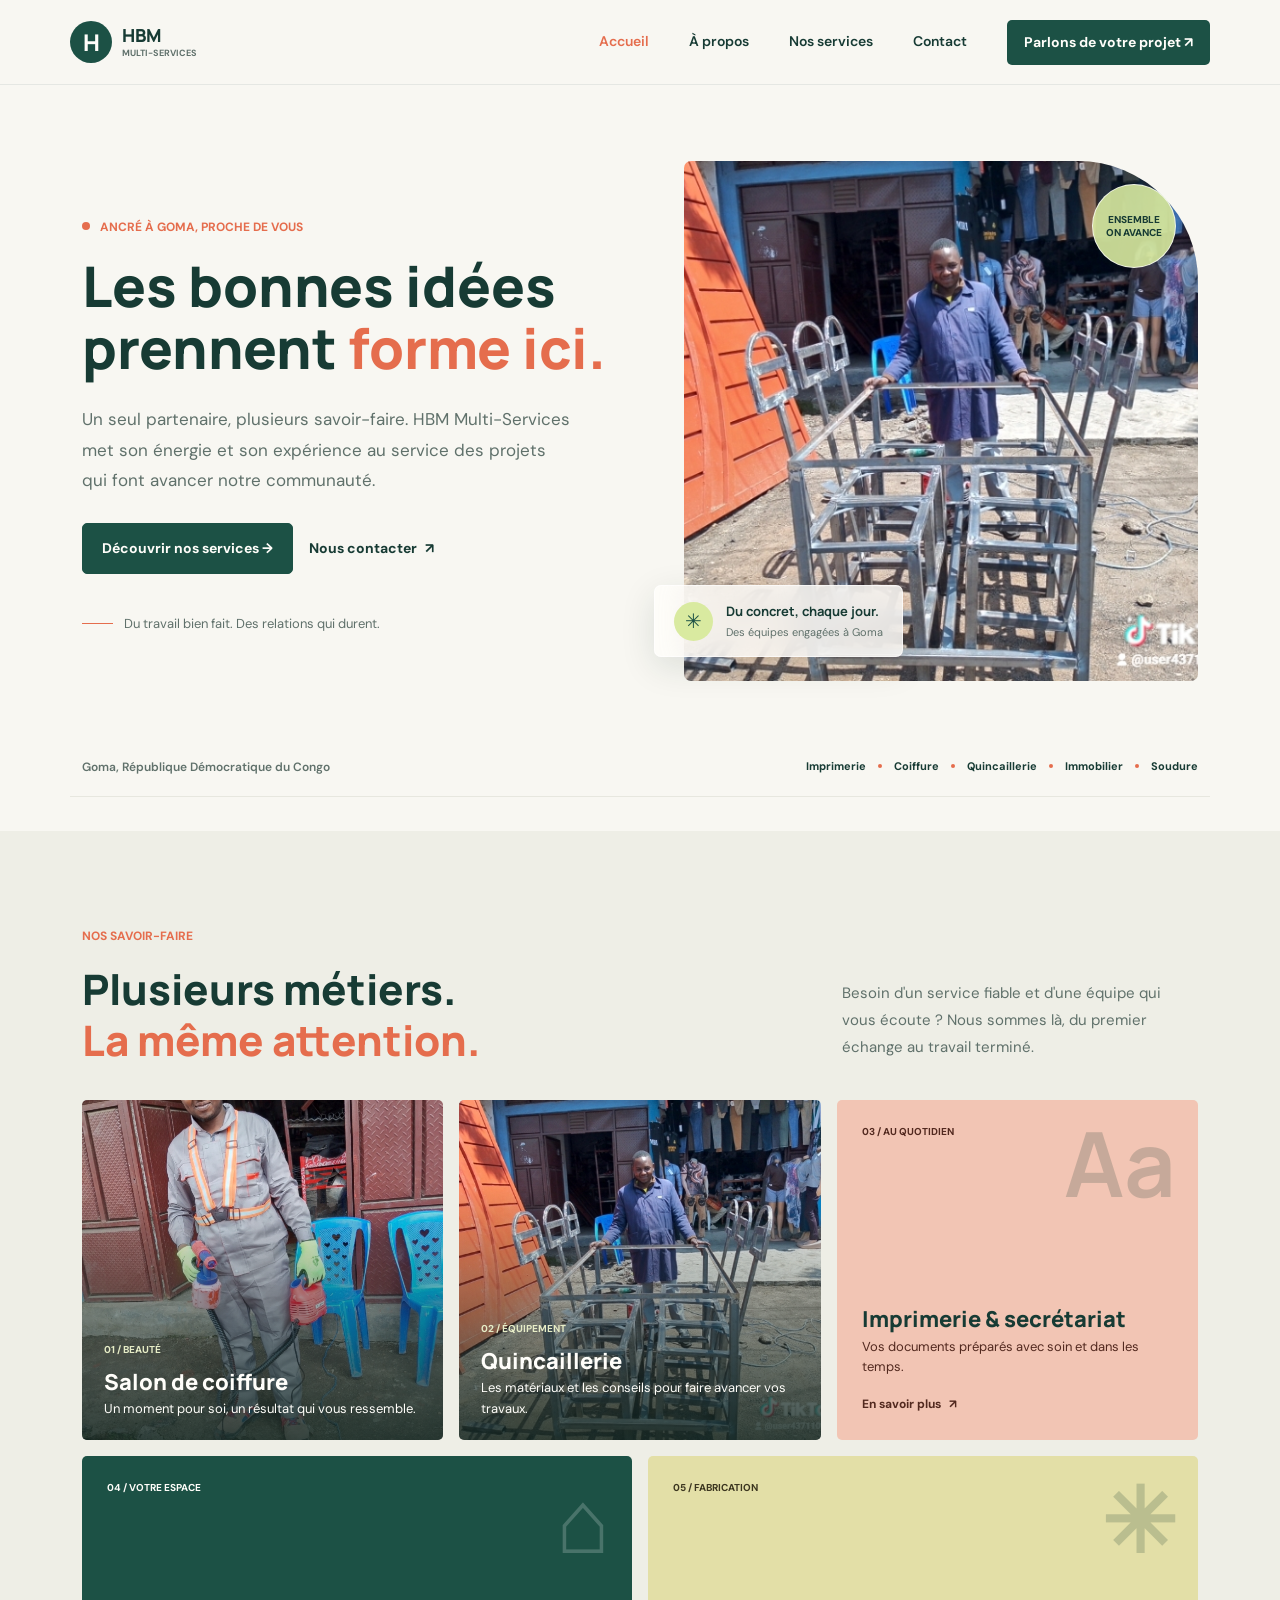
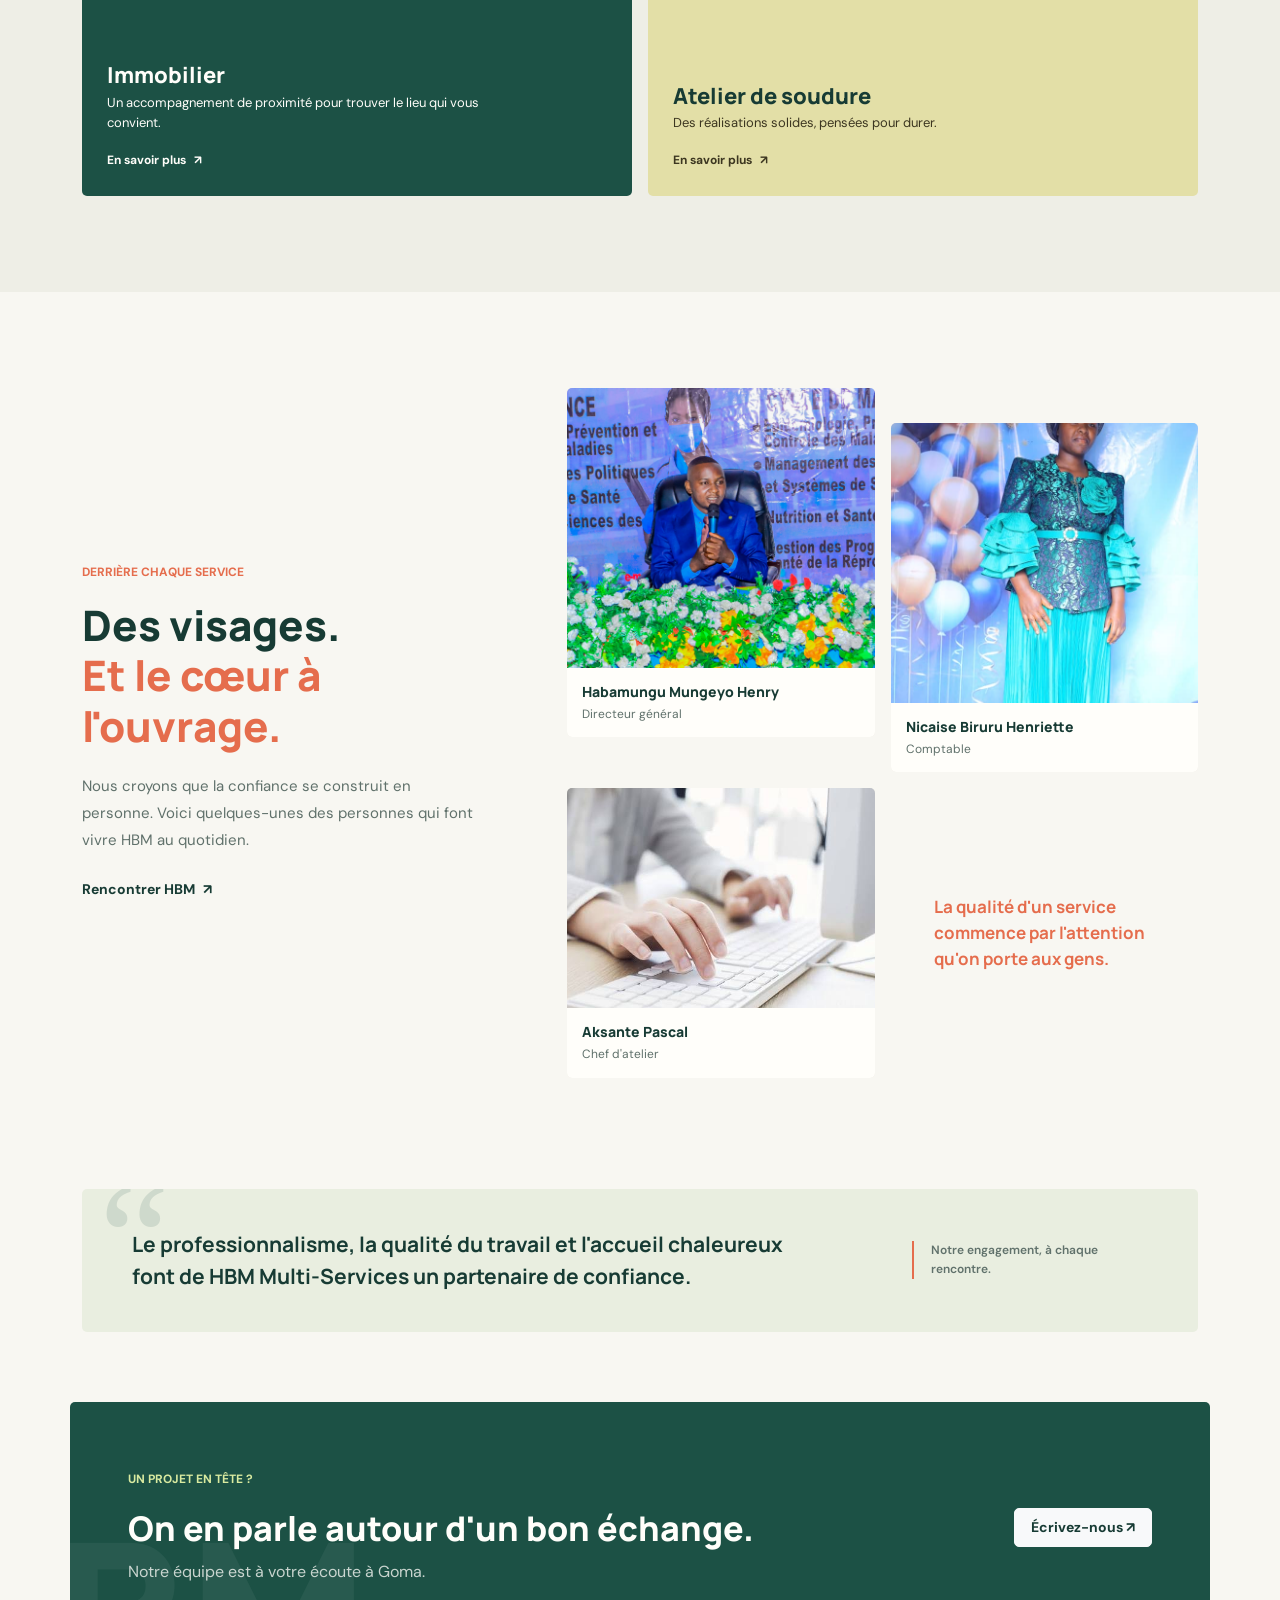
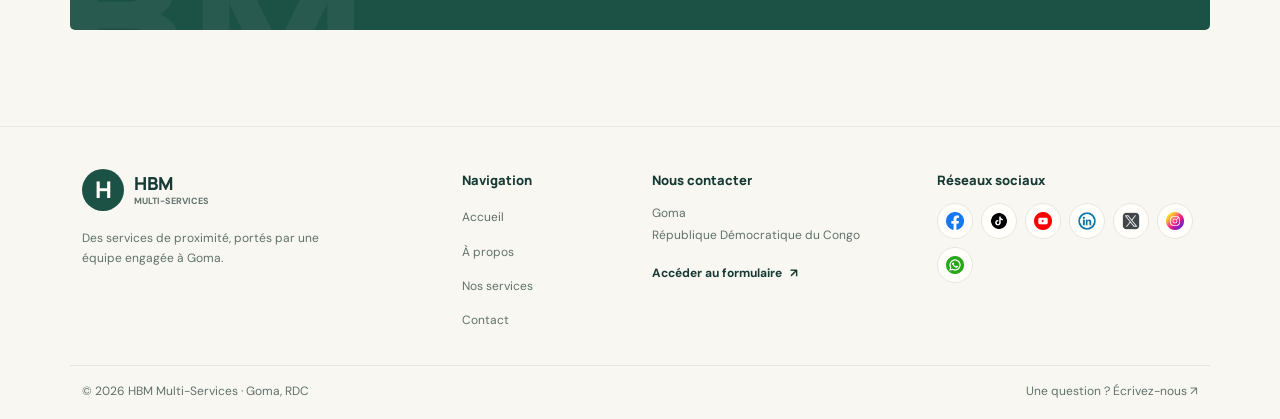
==== index.html @ 684fd0ff "Refactor index.html structure and add landing.css for improved styling and layout" ====
<!DOCTYPE html>
<html lang="fr">
<head>
    <meta charset="UTF-8">
    <meta name="viewport" content="width=device-width, initial-scale=1.0">
    <meta name="description" content="HBM Multi-Services vous accompagne à Goma avec des services de proximité, de l'imprimerie à la quincaillerie.">
    <title>HBM Multi-Services | Goma</title>
    <link rel="preconnect" href="https://fonts.googleapis.com">
    <link rel="preconnect" href="https://fonts.gstatic.com" crossorigin>
    <link href="https://fonts.googleapis.com/css2?family=DM+Sans:wght@400;500;600;700&family=Manrope:wght@500;600;700;800&display=swap" rel="stylesheet">
    <link rel="stylesheet" href="assets/bootstrap/css/bootstrap.min.css">
    <link rel="stylesheet" href="assets/css/landing.css">
</head>
<body>
    <header class="site-header">
        <nav class="navbar navbar-expand-lg container py-3" aria-label="Navigation principale">
            <a class="navbar-brand brand-mark" href="index.html" aria-label="HBM Multi-Services, accueil">
                <span class="brand-symbol">H</span>
                <span>HBM <small>MULTI-SERVICES</small></span>
            </a>
            <button class="navbar-toggler" type="button" data-bs-toggle="collapse" data-bs-target="#mainNavigation" aria-controls="mainNavigation" aria-expanded="false" aria-label="Ouvrir le menu">
                <span class="navbar-toggler-icon"></span>
            </button>
            <div class="collapse navbar-collapse" id="mainNavigation">
                <ul class="navbar-nav ms-auto align-items-lg-center gap-lg-4">
                    <li class="nav-item"><a class="nav-link active" aria-current="page" href="index.html">Accueil</a></li>
                    <li class="nav-item"><a class="nav-link" href="a-propos.html">À propos</a></li>
                    <li class="nav-item"><a class="nav-link" href="services.html">Nos services</a></li>
                    <li class="nav-item"><a class="nav-link" href="nos%20contact.html">Contact</a></li>
                    <li class="nav-item"><a class="btn btn-nav ms-lg-2" href="nos%20contact.html">Parlons de votre projet <span aria-hidden="true">↗</span></a></li>
                </ul>
            </div>
        </nav>
    </header>

    <main>
        <section class="hero container" aria-labelledby="hero-title">
            <div class="row align-items-center g-5">
                <div class="col-lg-6 hero-copy">
                    <p class="eyebrow"><span class="eyebrow-dot"></span> Ancré à Goma, proche de vous</p>
                    <h1 id="hero-title">Les bonnes idées<br>prennent <span>forme ici.</span></h1>
                    <p class="hero-intro">Un seul partenaire, plusieurs savoir-faire. HBM Multi-Services met son énergie et son expérience au service des projets qui font avancer notre communauté.</p>
                    <div class="d-flex flex-wrap align-items-center gap-3 hero-actions">
                        <a class="btn btn-primary btn-lg" href="services.html">Découvrir nos services <span aria-hidden="true">→</span></a>
                        <a class="text-link" href="nos%20contact.html">Nous contacter <span aria-hidden="true">↗</span></a>
                    </div>
                    <div class="hero-note"><span class="note-line"></span><span>Du travail bien fait. Des relations qui durent.</span></div>
                </div>
                <div class="col-lg-6 hero-visual-wrap">
                    <div class="hero-visual">
                        <img class="hero-image" src="assets/images/quincaillerie.jpeg" alt="Un membre de l'équipe HBM dans son atelier à Goma">
                        <div class="glass-note">
                            <span class="glass-icon" aria-hidden="true">✳</span>
                            <div><strong>Du concret, chaque jour.</strong><span>Des équipes engagées à Goma</span></div>
                        </div>
                        <span class="hero-stamp">ENSEMBLE<br>ON AVANCE</span>
                    </div>
                </div>
            </div>
            <div class="hero-bottom row align-items-center mt-5 pt-4">
                <div class="col-md-5"><span class="hero-location">Goma, République Démocratique du Congo</span></div>
                <div class="col-md-7"><div class="service-ribbon"><span>Imprimerie</span><i></i><span>Coiffure</span><i></i><span>Quincaillerie</span><i></i><span>Immobilier</span><i></i><span>Soudure</span></div></div>
            </div>
        </section>

        <section class="services-section section-pad" id="services" aria-labelledby="services-title">
            <div class="container">
                <div class="row align-items-end section-heading gy-3">
                    <div class="col-lg-7">
                        <p class="eyebrow">Nos savoir-faire</p>
                        <h2 id="services-title">Plusieurs métiers.<br><span>La même attention.</span></h2>
                    </div>
                    <div class="col-lg-4 offset-lg-1"><p>Besoin d'un service fiable et d'une équipe qui vous écoute ? Nous sommes là, du premier échange au travail terminé.</p></div>
                </div>
                <div class="row g-3 service-grid">
                    <div class="col-md-6 col-lg-4">
                        <article class="service-card service-card-photo">
                            <img src="assets/images/salon.jpeg" alt="Notre salon de coiffure à Goma" loading="lazy">
                            <div class="service-card-content"><span class="service-number">01 / BEAUTÉ</span><h3>Salon de coiffure</h3><p>Un moment pour soi, un résultat qui vous ressemble.</p></div>
                        </article>
                    </div>
                    <div class="col-md-6 col-lg-4">
                        <article class="service-card service-card-photo">
                            <img src="assets/images/quincaillerie.jpeg" alt="Notre équipe au travail à la quincaillerie" loading="lazy">
                            <div class="service-card-content"><span class="service-number">02 / ÉQUIPEMENT</span><h3>Quincaillerie</h3><p>Les matériaux et les conseils pour faire avancer vos travaux.</p></div>
                        </article>
                    </div>
                    <div class="col-md-6 col-lg-4">
                        <article class="service-card service-card-text service-coral">
                            <span class="service-number">03 / AU QUOTIDIEN</span><span class="service-symbol" aria-hidden="true">Aa</span><h3>Imprimerie & secrétariat</h3><p>Vos documents préparés avec soin et dans les temps.</p><a href="services.html" aria-label="En savoir plus sur l'imprimerie et le secrétariat">En savoir plus <span aria-hidden="true">↗</span></a>
                        </article>
                    </div>
                    <div class="col-md-6 col-lg-6">
                        <article class="service-card service-card-text service-green">
                            <span class="service-number">04 / VOTRE ESPACE</span><span class="service-symbol" aria-hidden="true">⌂</span><h3>Immobilier</h3><p>Un accompagnement de proximité pour trouver le lieu qui vous convient.</p><a href="services.html" aria-label="En savoir plus sur l'immobilier">En savoir plus <span aria-hidden="true">↗</span></a>
                        </article>
                    </div>
                    <div class="col-md-6 col-lg-6">
                        <article class="service-card service-card-text service-yellow">
                            <span class="service-number">05 / FABRICATION</span><span class="service-symbol" aria-hidden="true">✳</span><h3>Atelier de soudure</h3><p>Des réalisations solides, pensées pour durer.</p><a href="services.html" aria-label="En savoir plus sur l'atelier de soudure">En savoir plus <span aria-hidden="true">↗</span></a>
                        </article>
                    </div>
                </div>
            </div>
        </section>

        <section class="team-section section-pad" aria-labelledby="team-title">
            <div class="container">
                <div class="row align-items-center g-5">
                    <div class="col-lg-5 team-intro">
                        <p class="eyebrow">Derrière chaque service</p>
                        <h2 id="team-title">Des visages.<br><span>Et le cœur à l'ouvrage.</span></h2>
                        <p>Nous croyons que la confiance se construit en personne. Voici quelques-unes des personnes qui font vivre HBM au quotidien.</p>
                        <a class="text-link" href="a-propos.html">Rencontrer HBM <span aria-hidden="true">↗</span></a>
                    </div>
                    <div class="col-lg-7">
                        <div class="row g-3 team-grid">
                            <div class="col-sm-6">
                                <article class="team-member">
                                    <img src="assets/images/habamungu.JPG" alt="Habamungu Mungeyo Henry" loading="lazy">
                                    <div class="team-caption"><h3>Habamungu Mungeyo Henry</h3><p>Directeur général</p></div>
                                </article>
                            </div>
                            <div class="col-sm-6 team-offset">
                                <article class="team-member">
                                    <img src="assets/images/nicaise.jpeg" alt="Nicaise Biruru Henriette" loading="lazy">
                                    <div class="team-caption"><h3>Nicaise Biruru Henriette</h3><p>Comptable</p></div>
                                </article>
                            </div>
                            <div class="col-sm-6">
                                <article class="team-member team-member-small">
                                    <img src="assets/images/images.jpg" alt="Aksante Pascal, chef d'atelier" loading="lazy">
                                    <div class="team-caption"><h3>Aksante Pascal</h3><p>Chef d'atelier</p></div>
                                </article>
                            </div>
                            <div class="col-sm-6 d-flex align-items-center">
                                <p class="team-signoff">La qualité d'un service commence par l'attention qu'on porte aux gens.</p>
                            </div>
                        </div>
                    </div>
                </div>
            </div>
        </section>

        <section class="quote-section" aria-label="Notre engagement">
            <div class="container">
                <div class="quote-panel">
                    <span class="quote-mark" aria-hidden="true">“</span>
                    <div class="row align-items-center g-4">
                        <div class="col-lg-8"><p>Le professionnalisme, la qualité du travail et l'accueil chaleureux font de HBM Multi-Services un partenaire de confiance.</p></div>
                        <div class="col-lg-3 offset-lg-1"><span class="quote-byline">Notre engagement, à chaque rencontre.</span></div>
                    </div>
                </div>
            </div>
        </section>

        <section class="contact-section section-pad" aria-labelledby="contact-title">
            <div class="container">
                <div class="contact-panel row align-items-center g-4">
                    <div class="col-lg-8"><p class="eyebrow">Un projet en tête ?</p><h2 id="contact-title">On en parle autour d'un bon échange.</h2><p>Notre équipe est à votre écoute à Goma.</p></div>
                    <div class="col-lg-4 text-lg-end"><a class="btn btn-light btn-lg" href="nos%20contact.html">Écrivez-nous <span aria-hidden="true">↗</span></a></div>
                    <span class="contact-decoration" aria-hidden="true">HBM</span>
                </div>
            </div>
        </section>
    </main>

    <footer class="site-footer">
        <div class="container">
            <div class="row g-4 footer-main">
                <div class="col-sm-6 col-lg-4 footer-brand-column">
                    <a class="navbar-brand brand-mark" href="index.html"><span class="brand-symbol">H</span><span>HBM <small>MULTI-SERVICES</small></span></a>
                    <p>Des services de proximité, portés par une équipe engagée à Goma.</p>
                </div>
                <div class="col-sm-6 col-lg-2">
                    <h2 class="footer-heading">Navigation</h2>
                    <ul class="footer-links">
                        <li><a href="index.html">Accueil</a></li>
                        <li><a href="a-propos.html">À propos</a></li>
                        <li><a href="services.html">Nos services</a></li>
                        <li><a href="nos%20contact.html">Contact</a></li>
                    </ul>
                </div>
                <div class="col-sm-6 col-lg-3">
                    <h2 class="footer-heading">Nous contacter</h2>
                    <address class="footer-address">Goma<br>République Démocratique du Congo</address>
                    <a class="footer-link" href="nos%20contact.html">Accéder au formulaire <span aria-hidden="true">↗</span></a>
                </div>
                <div class="col-sm-6 col-lg-3">
                    <h2 class="footer-heading">Réseaux sociaux</h2>
                    <div class="social-links" aria-label="Réseaux sociaux HBM">
                        <a href="https://www.facebook.com/" target="_blank" rel="noopener noreferrer" aria-label="Facebook"><img src="assets/images/icons/facebook.png" alt=""></a>
                        <a href="https://www.tiktok.com/" target="_blank" rel="noopener noreferrer" aria-label="TikTok"><img src="assets/images/icons/tiktok.png" alt=""></a>
                        <a href="https://www.youtube.com/" target="_blank" rel="noopener noreferrer" aria-label="YouTube"><img src="assets/images/icons/youtube.png" alt=""></a>
                        <a href="https://www.linkedin.com/" target="_blank" rel="noopener noreferrer" aria-label="LinkedIn"><img src="assets/images/icons/linkedin.png" alt=""></a>
                        <a href="https://x.com/" target="_blank" rel="noopener noreferrer" aria-label="X"><img src="assets/images/icons/x-twiter.png" alt=""></a>
                        <a href="https://www.instagram.com/" target="_blank" rel="noopener noreferrer" aria-label="Instagram"><img src="assets/images/icons/instagram.png" alt=""></a>
                        <a href="https://www.whatsapp.com/" target="_blank" rel="noopener noreferrer" aria-label="WhatsApp"><img src="assets/images/icons/whatsapp.png" alt=""></a>
                    </div>
                </div>
            </div>
            <div class="footer-bottom">
                <p>© 2026 HBM Multi-Services · Goma, RDC</p>
                <a href="nos%20contact.html">Une question ? Écrivez-nous <span aria-hidden="true">↗</span></a>
            </div>
        </div>
    </footer>
    <script src="assets/bootstrap/js/bootstrap.bundle.min.js"></script>
</body>
</html>
---- assets/css/landing.css ----
:root {
    --ink: #173b34;
    --muted: #60716b;
    --paper: #f8f7f2;
    --white: #fffefa;
    --line: #e7e7df;
    --coral: #e56d4d;
    --green: #1c5145;
    --lime: #d9eaa0;
    --font-body: "DM Sans", "Trebuchet MS", sans-serif;
    --font-display: "Manrope", "Trebuchet MS", sans-serif;
}

html {
    scroll-behavior: smooth;
}

body {
    margin: 0;
    color: var(--ink);
    background: var(--paper);
    font-family: var(--font-body);
    font-size: 16px;
    line-height: 1.65;
}

a {
    color: inherit;
    text-decoration: none;
}

a:focus-visible,
button:focus-visible {
    outline: 3px solid var(--coral);
    outline-offset: 4px;
}

.site-header {
    position: relative;
    z-index: 5;
    border-bottom: 1px solid rgba(23, 59, 52, 0.08);
    background: rgba(248, 247, 242, 0.92);
}

.brand-mark {
    display: inline-flex;
    align-items: center;
    gap: 10px;
    color: var(--ink);
    font-family: var(--font-display);
    font-size: 18px;
    font-weight: 800;
    line-height: 1;
}

.brand-mark:hover {
    color: var(--green);
}

.brand-mark small {
    display: block;
    margin-top: 5px;
    color: var(--muted);
    font-family: var(--font-body);
    font-size: 9px;
    font-weight: 700;
    letter-spacing: 0;
}

.brand-symbol {
    display: grid;
    width: 42px;
    height: 42px;
    place-items: center;
    border-radius: 50%;
    color: var(--white);
    background: var(--green);
    font-family: var(--font-display);
    font-size: 23px;
    font-weight: 800;
}

.navbar-nav .nav-link {
    color: var(--ink);
    font-size: 14px;
    font-weight: 600;
}

.navbar-nav .nav-link:hover,
.navbar-nav .nav-link.active {
    color: var(--coral);
}

.btn {
    border-radius: 5px;
    font-family: var(--font-body);
    font-size: 14px;
    font-weight: 700;
}

.btn-nav {
    padding: 11px 16px;
    color: var(--white);
    background: var(--green);
}

.btn-nav:hover,
.btn-primary:hover {
    color: var(--white);
    background: #123c32;
}

.hero {
    padding-top: 76px;
    padding-bottom: 34px;
}

.hero-copy {
    padding-top: 10px;
    animation: rise-in 650ms ease-out both;
}

.eyebrow {
    margin: 0 0 17px;
    color: var(--coral);
    font-size: 12px;
    font-weight: 700;
    letter-spacing: 0;
    text-transform: uppercase;
}

.eyebrow-dot {
    display: inline-block;
    width: 8px;
    height: 8px;
    margin-right: 7px;
    border-radius: 50%;
    background: var(--coral);
    vertical-align: 1px;
}

h1,
h2,
h3 {
    color: var(--ink);
    font-family: var(--font-display);
    font-weight: 800;
}

.hero h1 {
    margin: 0;
    font-size: 56px;
    line-height: 1.12;
}

.hero h1 span,
.section-heading h2 span,
.team-intro h2 span {
    color: var(--coral);
}

.hero-intro {
    max-width: 490px;
    margin: 24px 0 27px;
    color: var(--muted);
    font-size: 17px;
    line-height: 1.8;
}

.btn-primary {
    padding: 14px 19px;
    border-color: var(--green);
    color: var(--white);
    background: var(--green);
}

.btn-lg {
    font-size: 14px;
}

.text-link,
.footer-link {
    display: inline-flex;
    align-items: center;
    gap: 8px;
    color: var(--ink);
    font-size: 14px;
    font-weight: 700;
}

.text-link:hover,
.footer-link:hover {
    color: var(--coral);
}

.hero-note {
    display: flex;
    align-items: center;
    gap: 11px;
    margin-top: 39px;
    color: var(--muted);
    font-size: 13px;
}

.note-line {
    width: 31px;
    height: 1px;
    background: var(--coral);
}

.hero-visual-wrap {
    animation: rise-in 750ms 100ms ease-out both;
}

.hero-visual {
    position: relative;
    min-height: 520px;
    margin-left: 20px;
}

.hero-image {
    display: block;
    width: 100%;
    height: 520px;
    border-radius: 7px 120px 7px 7px;
    object-fit: cover;
    object-position: center 38%;
}

.glass-note {
    position: absolute;
    bottom: 24px;
    left: -30px;
    display: flex;
    align-items: center;
    gap: 13px;
    max-width: calc(100% - 24px);
    padding: 15px 19px;
    border: 1px solid rgba(255, 255, 255, 0.65);
    border-radius: 7px;
    background: rgba(255, 254, 250, 0.82);
    box-shadow: 0 10px 35px rgba(20, 48, 39, 0.12);
    -webkit-backdrop-filter: blur(14px);
    backdrop-filter: blur(14px);
}

.glass-icon {
    display: grid;
    width: 39px;
    height: 39px;
    flex: 0 0 39px;
    place-items: center;
    border-radius: 50%;
    color: var(--green);
    background: var(--lime);
    font-size: 20px;
}

.glass-note strong,
.glass-note span:not(.glass-icon) {
    display: block;
}

.glass-note strong {
    font-family: var(--font-display);
    font-size: 13px;
}

.glass-note div span {
    color: var(--muted);
    font-size: 11px;
}

.hero-stamp {
    position: absolute;
    top: 23px;
    right: 22px;
    display: grid;
    width: 84px;
    height: 84px;
    place-items: center;
    border: 1px solid rgba(255, 255, 255, 0.75);
    border-radius: 50%;
    color: var(--ink);
    background: rgba(217, 234, 160, 0.9);
    font-size: 10px;
    font-weight: 800;
    line-height: 1.3;
    text-align: center;
}

.hero-bottom {
    padding-bottom: 17px;
    border-bottom: 1px solid var(--line);
}

.hero-location {
    color: var(--muted);
    font-size: 12px;
    font-weight: 600;
}

.service-ribbon {
    display: flex;
    flex-wrap: wrap;
    align-items: center;
    justify-content: flex-end;
    gap: 12px;
    color: var(--ink);
    font-size: 11px;
    font-weight: 700;
}

.service-ribbon i {
    width: 4px;
    height: 4px;
    border-radius: 50%;
    background: var(--coral);
}

.section-pad {
    padding-top: 96px;
    padding-bottom: 96px;
}

.services-section {
    background: #eeeee6;
}

.section-heading {
    margin-bottom: 35px;
}

.section-heading h2,
.team-intro h2 {
    margin: 0;
    font-size: 42px;
    line-height: 1.2;
}

.section-heading > div:last-child p,
.team-intro > p:not(.eyebrow) {
    margin: 0 0 4px;
    color: var(--muted);
    font-size: 15px;
    line-height: 1.8;
}

.service-card {
    position: relative;
    overflow: hidden;
    min-height: 340px;
    border-radius: 5px;
}

.service-card-photo {
    color: var(--white);
    background: var(--ink);
}

.service-card-photo::after {
    position: absolute;
    inset: 0;
    background: linear-gradient(180deg, transparent 25%, rgba(14, 34, 29, 0.82) 100%);
    content: "";
}

.service-card-photo img {
    width: 100%;
    height: 340px;
    object-fit: cover;
    transition: transform 450ms ease;
}

.service-card-photo:hover img {
    transform: scale(1.035);
}

.service-card-content {
    position: absolute;
    z-index: 1;
    right: 22px;
    bottom: 20px;
    left: 22px;
}

.service-card .service-number {
    display: block;
    font-size: 10px;
    font-weight: 700;
}

.service-card-photo .service-number {
    color: #e7edc7;
}

.service-card h3 {
    margin: 10px 0 4px;
    font-size: 22px;
}

.service-card-photo h3 {
    color: var(--white);
}

.service-card p {
    max-width: 370px;
    margin: 0;
    font-size: 13px;
    line-height: 1.6;
}

.service-card-text {
    display: flex;
    min-height: 340px;
    flex-direction: column;
    align-items: flex-start;
    justify-content: flex-end;
    padding: 25px;
}

.service-coral {
    color: #52291f;
    background: #f2c5b4;
}

.service-green {
    color: var(--white);
    background: var(--green);
}

.service-yellow {
    color: #3c3620;
    background: #e3dfa7;
}

.service-card-text .service-symbol {
    position: absolute;
    top: 18px;
    right: 22px;
    color: rgba(23, 59, 52, 0.2);
    font-family: var(--font-display);
    font-size: 90px;
    font-weight: 700;
    line-height: 1;
}

.service-green .service-symbol {
    color: rgba(255, 255, 255, 0.2);
}

.service-card-text .service-number {
    position: absolute;
    top: 24px;
    left: 25px;
}

.service-card-text h3 {
    position: relative;
    max-width: 85%;
    margin-top: 0;
}

.service-card-text p {
    position: relative;
    max-width: 380px;
}

.service-card-text a {
    display: inline-flex;
    align-items: center;
    gap: 8px;
    margin-top: 17px;
    font-size: 12px;
    font-weight: 700;
}

.service-green h3,
.service-green a {
    color: var(--white);
}

.team-section {
    background: var(--paper);
}

.team-intro > p:not(.eyebrow) {
    max-width: 400px;
    margin: 22px 0;
}

.team-member {
    position: relative;
    overflow: hidden;
    border-radius: 5px;
    background: #e9e7de;
}

.team-member img {
    display: block;
    width: 100%;
    height: 280px;
    object-fit: cover;
    object-position: center 35%;
}

.team-member-small img {
    height: 220px;
}

.team-caption {
    padding: 14px 15px 13px;
    background: var(--white);
}

.team-caption h3 {
    margin: 0;
    font-size: 14px;
    line-height: 1.4;
}

.team-caption p {
    margin: 3px 0 0;
    color: var(--muted);
    font-size: 12px;
}

.team-offset {
    padding-top: 35px;
}

.team-signoff {
    max-width: 220px;
    margin: 0 auto;
    color: var(--coral);
    font-family: var(--font-display);
    font-size: 17px;
    font-weight: 700;
    line-height: 1.55;
}

.quote-section {
    padding: 15px 0 30px;
}

.quote-panel {
    position: relative;
    overflow: hidden;
    padding: 39px 50px;
    border-radius: 5px;
    background: #e9eee0;
}

.quote-mark {
    position: absolute;
    top: -30px;
    left: 17px;
    color: rgba(28, 81, 69, 0.13);
    font-family: Georgia, serif;
    font-size: 160px;
    line-height: 1;
}

.quote-panel .row {
    position: relative;
}

.quote-panel p {
    margin: 0;
    font-family: var(--font-display);
    font-size: 21px;
    font-weight: 700;
    line-height: 1.55;
}

.quote-byline {
    display: block;
    padding-left: 17px;
    border-left: 2px solid var(--coral);
    color: var(--muted);
    font-size: 12px;
    font-weight: 600;
    line-height: 1.6;
}

.contact-section {
    padding-top: 64px;
}

.contact-panel {
    position: relative;
    overflow: hidden;
    padding: 44px 46px;
    border-radius: 5px;
    color: var(--white);
    background: var(--green);
}

.contact-panel > *:not(.contact-decoration) {
    position: relative;
    z-index: 1;
}

.contact-panel .eyebrow {
    color: var(--lime);
}

.contact-panel h2 {
    max-width: 670px;
    margin: 0 0 10px;
    color: var(--white);
    font-size: 34px;
    line-height: 1.25;
}

.contact-panel p:not(.eyebrow) {
    margin: 0;
    color: rgba(255, 254, 250, 0.76);
}

.contact-panel .btn-light {
    color: var(--ink);
}

.contact-decoration {
    position: absolute;
    right: 16%;
    bottom: -89px;
    color: rgba(255, 255, 255, 0.055);
    font-family: var(--font-display);
    font-size: 210px;
    font-weight: 800;
    line-height: 1;
}

.site-footer {
    padding: 42px 0 18px;
    border-top: 1px solid var(--line);
}

.site-footer p {
    margin: 0;
    color: var(--muted);
    font-size: 12px;
}

.footer-main {
    padding-bottom: 32px;
    border-bottom: 1px solid var(--line);
}

.footer-brand-column > p {
    max-width: 270px;
    margin-top: 17px;
    line-height: 1.7;
}

.footer-heading {
    margin: 4px 0 15px;
    color: var(--ink);
    font-family: var(--font-display);
    font-size: 13px;
    font-weight: 800;
}

.footer-links {
    display: grid;
    gap: 8px;
    margin: 0;
    padding: 0;
    list-style: none;
}

.footer-links a,
.footer-address {
    color: var(--muted);
    font-size: 12px;
    font-style: normal;
}

.footer-links a:hover {
    color: var(--coral);
}

.footer-address {
    margin: 0 0 13px;
    line-height: 1.8;
}

.footer-link {
    font-size: 12px;
}

.social-links {
    display: flex;
    flex-wrap: wrap;
    gap: 8px;
}

.social-links a {
    display: grid;
    width: 36px;
    height: 36px;
    flex: 0 0 36px;
    place-items: center;
    border: 1px solid var(--line);
    border-radius: 50%;
    background: var(--white);
    transition: background-color 180ms ease, transform 180ms ease;
}

.social-links a:hover {
    transform: translateY(-2px);
    background: var(--lime);
}

.social-links img {
    display: block;
    width: 18px;
    height: 18px;
    object-fit: contain;
}

.footer-bottom {
    display: flex;
    justify-content: space-between;
    gap: 16px;
    padding-top: 16px;
}

.footer-bottom a {
    color: var(--muted);
    font-size: 12px;
}

.footer-bottom a:hover {
    color: var(--coral);
}

@keyframes rise-in {
    from {
        opacity: 0;
        transform: translateY(16px);
    }

    to {
        opacity: 1;
        transform: translateY(0);
    }
}

@media (max-width: 991.98px) {
    .navbar-nav {
        align-items: flex-start !important;
        padding: 15px 0 5px;
    }

    .navbar-nav .nav-item:last-child {
        margin-top: 8px;
    }

    .hero {
        padding-top: 55px;
    }

    .hero-visual {
        margin-left: 0;
    }

    .glass-note {
        left: 15px;
    }

    .section-pad {
        padding-top: 75px;
        padding-bottom: 75px;
    }
}

@media (max-width: 575.98px) {
    .hero > .row,
    .team-section > .container > .row {
        --bs-gutter-x: 1.5rem;
    }

    .hero {
        padding-top: 42px;
    }

    .hero h1 {
        font-size: 42px;
    }

    .hero-intro {
        font-size: 15px;
    }

    .hero-visual,
    .hero-image {
        min-height: 390px;
        height: 390px;
    }

    .hero-image {
        border-top-right-radius: 85px;
    }

    .hero-bottom {
        gap: 12px;
    }

    .service-ribbon {
        justify-content: flex-start;
        margin-top: 8px;
        gap: 8px;
    }

    .section-pad {
        padding-top: 62px;
        padding-bottom: 62px;
    }

    .section-heading h2,
    .team-intro h2 {
        font-size: 34px;
    }

    .service-card,
    .service-card-photo img {
        min-height: 300px;
        height: 300px;
    }

    .service-card-text {
        height: 300px;
        min-height: 300px;
    }

    .team-member img,
    .team-member-small img {
        height: 250px;
    }

    .team-offset {
        padding-top: 0;
    }

    .team-signoff {
        max-width: none;
        padding: 8px 12px;
    }

    .quote-panel {
        padding: 34px 24px;
    }

    .quote-panel p {
        font-size: 18px;
    }

    .contact-panel {
        padding: 32px 24px;
    }

    .contact-panel h2 {
        font-size: 28px;
    }

    .contact-decoration {
        right: -25px;
        bottom: -45px;
        font-size: 130px;
    }

    .footer-bottom {
        flex-direction: column;
        gap: 6px;
    }
}

@media (prefers-reduced-motion: reduce) {
    html {
        scroll-behavior: auto;
    }

    *,
    *::before,
    *::after {
        animation-duration: 0.01ms !important;
        animation-iteration-count: 1 !important;
        scroll-behavior: auto !important;
        transition-duration: 0.01ms !important;
    }
}
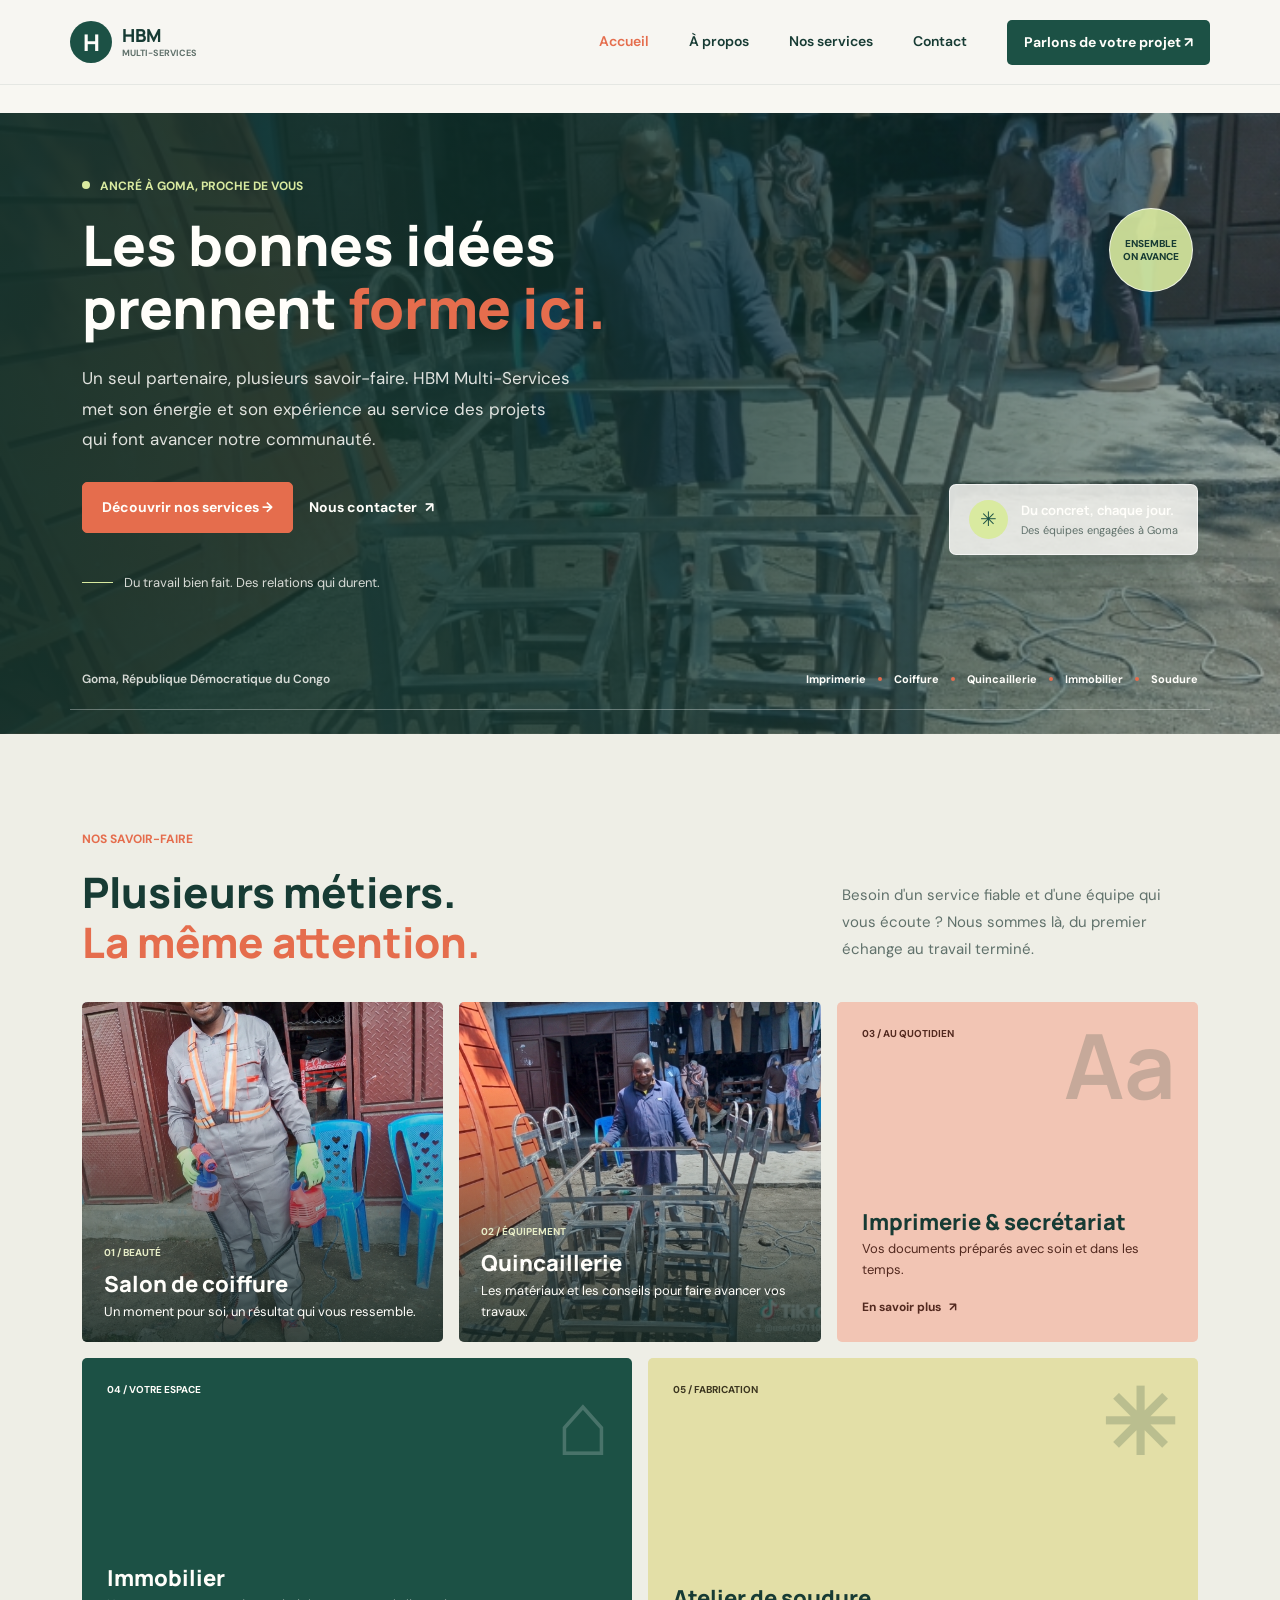
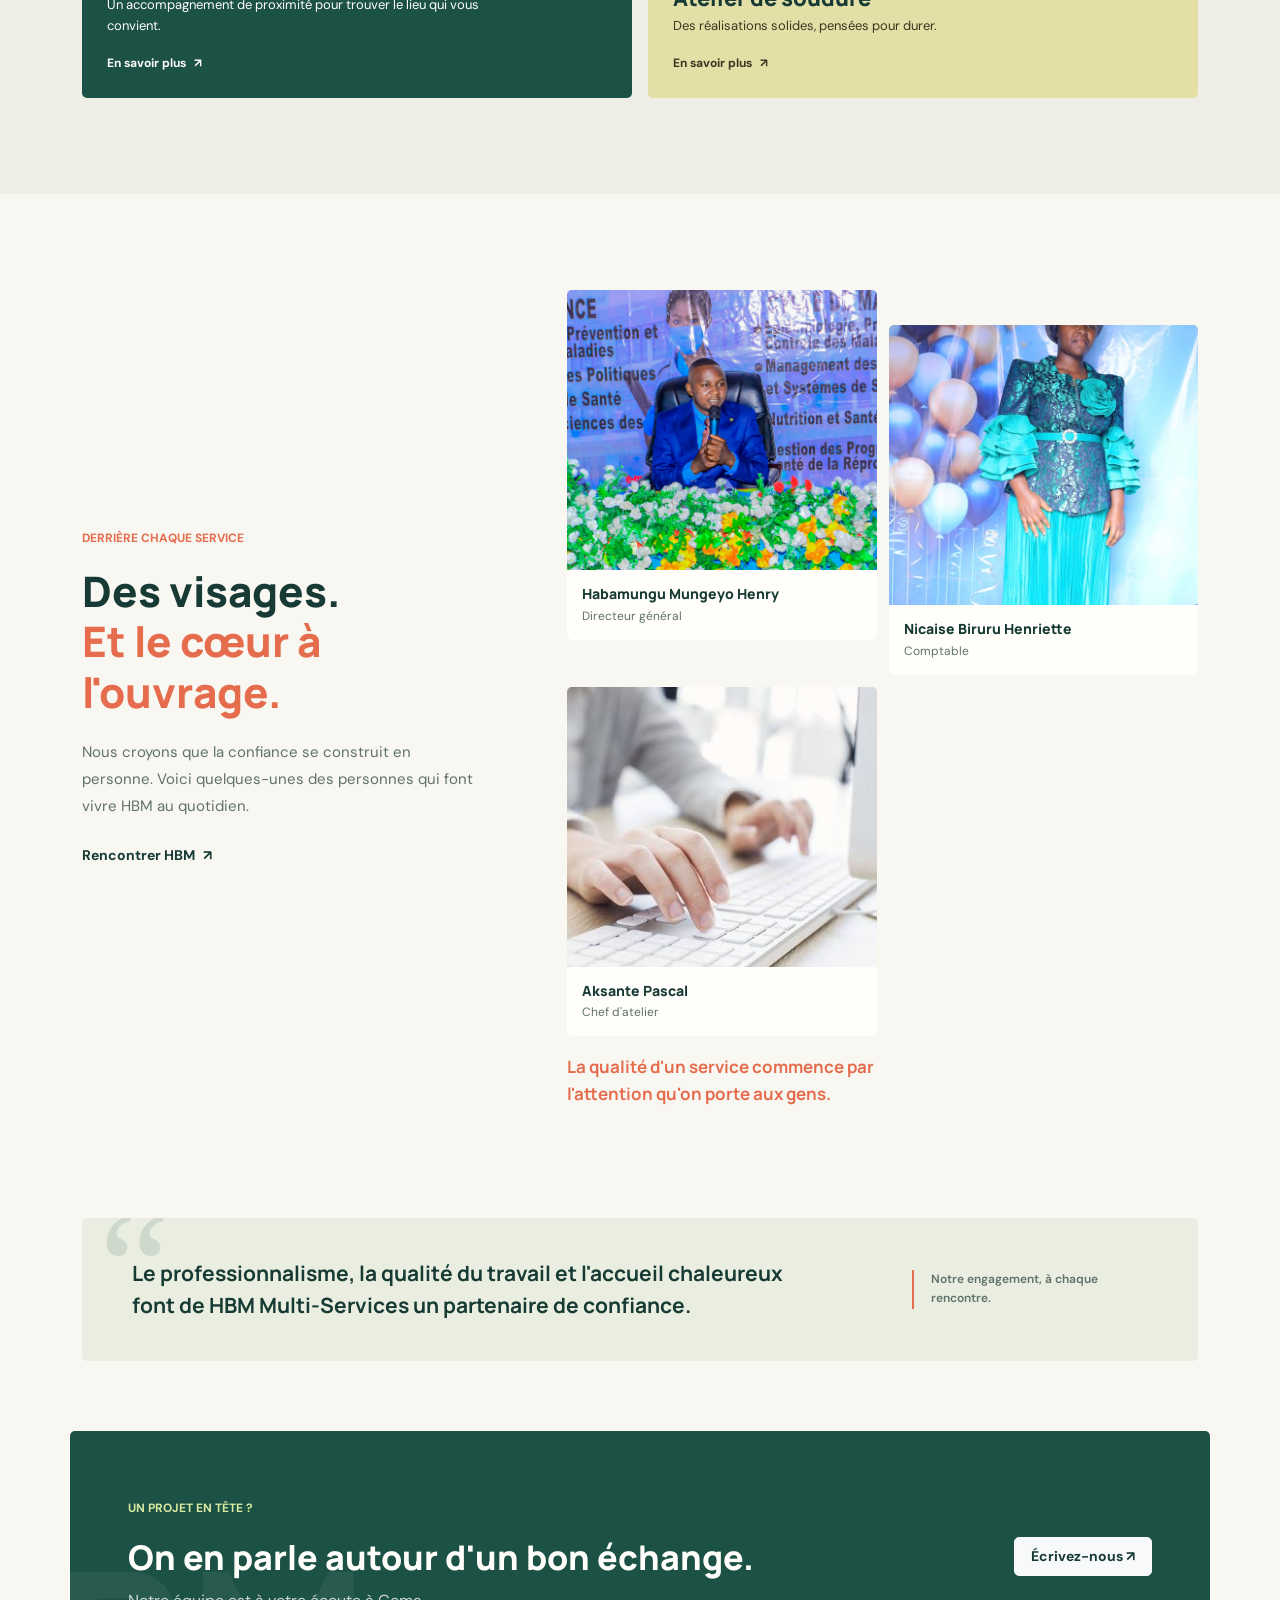
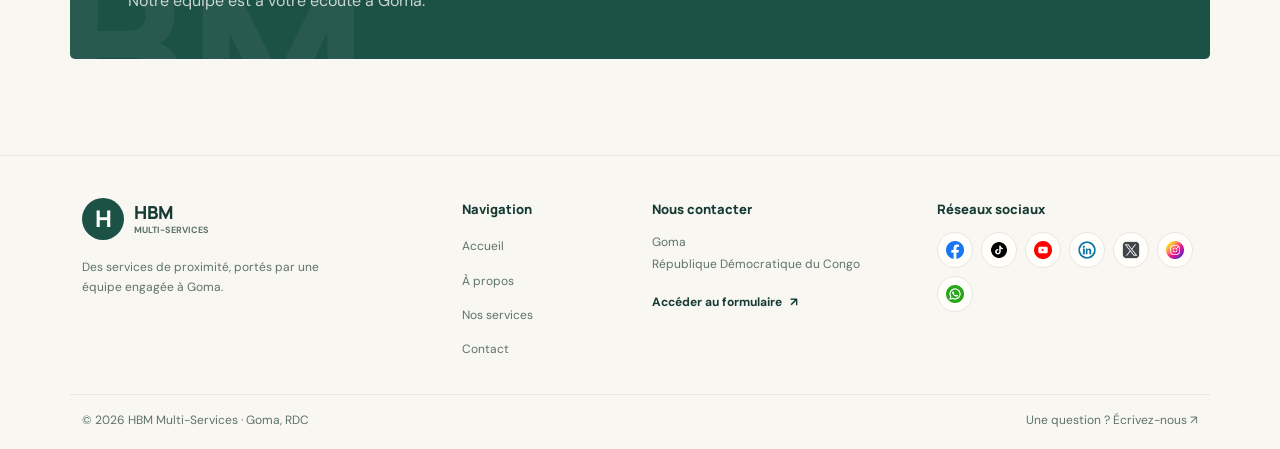
==== commit a34e7b88: "Enhance hero section layout and styling in index.html; update landing.css for improved visuals and r" ====
--- a/index.html
+++ b/index.html
@@ -34,9 +34,10 @@
     </header>
 
     <main>
-        <section class="hero container" aria-labelledby="hero-title">
+        <section class="hero" aria-labelledby="hero-title">
+            <div class="container hero-inner">
             <div class="row align-items-center g-5">
-                <div class="col-lg-6 hero-copy">
+                <div class="col-lg-7 hero-copy">
                     <p class="eyebrow"><span class="eyebrow-dot"></span> Ancré à Goma, proche de vous</p>
                     <h1 id="hero-title">Les bonnes idées<br>prennent <span>forme ici.</span></h1>
                     <p class="hero-intro">Un seul partenaire, plusieurs savoir-faire. HBM Multi-Services met son énergie et son expérience au service des projets qui font avancer notre communauté.</p>
@@ -46,9 +47,8 @@
                     </div>
                     <div class="hero-note"><span class="note-line"></span><span>Du travail bien fait. Des relations qui durent.</span></div>
                 </div>
-                <div class="col-lg-6 hero-visual-wrap">
+                <div class="col-lg-5 hero-visual-wrap">
                     <div class="hero-visual">
-                        <img class="hero-image" src="assets/images/quincaillerie.jpeg" alt="Un membre de l'équipe HBM dans son atelier à Goma">
                         <div class="glass-note">
                             <span class="glass-icon" aria-hidden="true">✳</span>
                             <div><strong>Du concret, chaque jour.</strong><span>Des équipes engagées à Goma</span></div>
@@ -60,6 +60,7 @@
             <div class="hero-bottom row align-items-center mt-5 pt-4">
                 <div class="col-md-5"><span class="hero-location">Goma, République Démocratique du Congo</span></div>
                 <div class="col-md-7"><div class="service-ribbon"><span>Imprimerie</span><i></i><span>Coiffure</span><i></i><span>Quincaillerie</span><i></i><span>Immobilier</span><i></i><span>Soudure</span></div></div>
+            </div>
             </div>
         </section>
 
@@ -114,29 +115,38 @@
                         <a class="text-link" href="a-propos.html">Rencontrer HBM <span aria-hidden="true">↗</span></a>
                     </div>
                     <div class="col-lg-7">
-                        <div class="row g-3 team-grid">
-                            <div class="col-sm-6">
+                        <div id="teamCarousel" class="carousel slide team-carousel" data-bs-interval="false" data-bs-touch="true">
+                            <div class="carousel-inner team-carousel-inner">
+                                <div class="carousel-item active">
                                 <article class="team-member">
                                     <img src="assets/images/habamungu.JPG" alt="Habamungu Mungeyo Henry" loading="lazy">
                                     <div class="team-caption"><h3>Habamungu Mungeyo Henry</h3><p>Directeur général</p></div>
                                 </article>
-                            </div>
-                            <div class="col-sm-6 team-offset">
+                                </div>
+                                <div class="carousel-item">
                                 <article class="team-member">
                                     <img src="assets/images/nicaise.jpeg" alt="Nicaise Biruru Henriette" loading="lazy">
                                     <div class="team-caption"><h3>Nicaise Biruru Henriette</h3><p>Comptable</p></div>
                                 </article>
-                            </div>
-                            <div class="col-sm-6">
-                                <article class="team-member team-member-small">
+                                </div>
+                                <div class="carousel-item">
+                                <article class="team-member">
                                     <img src="assets/images/images.jpg" alt="Aksante Pascal, chef d'atelier" loading="lazy">
                                     <div class="team-caption"><h3>Aksante Pascal</h3><p>Chef d'atelier</p></div>
                                 </article>
+                                </div>
                             </div>
-                            <div class="col-sm-6 d-flex align-items-center">
-                                <p class="team-signoff">La qualité d'un service commence par l'attention qu'on porte aux gens.</p>
+                            <div class="team-carousel-controls">
+                                <button class="team-carousel-arrow" type="button" data-bs-target="#teamCarousel" data-bs-slide="prev" aria-label="Voir le membre précédent"><span aria-hidden="true">←</span></button>
+                                <div class="carousel-indicators team-carousel-indicators">
+                                    <button type="button" data-bs-target="#teamCarousel" data-bs-slide-to="0" class="active" aria-current="true" aria-label="Afficher Habamungu Mungeyo Henry"></button>
+                                    <button type="button" data-bs-target="#teamCarousel" data-bs-slide-to="1" aria-label="Afficher Nicaise Biruru Henriette"></button>
+                                    <button type="button" data-bs-target="#teamCarousel" data-bs-slide-to="2" aria-label="Afficher Aksante Pascal"></button>
+                                </div>
+                                <button class="team-carousel-arrow" type="button" data-bs-target="#teamCarousel" data-bs-slide="next" aria-label="Voir le membre suivant"><span aria-hidden="true">→</span></button>
                             </div>
                         </div>
+                        <p class="team-signoff">La qualité d'un service commence par l'attention qu'on porte aux gens.</p>
                     </div>
                 </div>
             </div>
--- a/assets/css/landing.css
+++ b/assets/css/landing.css
@@ -111,11 +111,24 @@
 }
 
 .hero {
-    padding-top: 76px;
-    padding-bottom: 34px;
+    position: relative;
+    isolation: isolate;
+    overflow: hidden;
+    margin-top: 28px;
+    padding: 54px 0 24px;
+    color: var(--white);
+    background-image: linear-gradient(90deg, rgba(16, 49, 42, 0.94) 0%, rgba(16, 49, 42, 0.82) 48%, rgba(16, 49, 42, 0.4) 100%), url("../images/quincaillerie.jpeg");
+    background-position: center 42%;
+    background-size: cover;
+}
+
+.hero-inner > .row:first-child {
+    min-height: 410px;
 }
 
 .hero-copy {
+    position: relative;
+    z-index: 1;
     padding-top: 10px;
     animation: rise-in 650ms ease-out both;
 }
@@ -139,6 +152,14 @@
     vertical-align: 1px;
 }
 
+.hero .eyebrow {
+    color: var(--lime);
+}
+
+.hero .eyebrow-dot {
+    background: var(--lime);
+}
+
 h1,
 h2,
 h3 {
@@ -149,8 +170,13 @@
 
 .hero h1 {
     margin: 0;
+    color: var(--white);
     font-size: 56px;
     line-height: 1.12;
+}
+
+.hero h1 span {
+    color: var(--lime);
 }
 
 .hero h1 span,
@@ -162,7 +188,7 @@
 .hero-intro {
     max-width: 490px;
     margin: 24px 0 27px;
-    color: var(--muted);
+    color: rgba(255, 254, 250, 0.86);
     font-size: 17px;
     line-height: 1.8;
 }
@@ -172,6 +198,16 @@
     border-color: var(--green);
     color: var(--white);
     background: var(--green);
+}
+
+.hero .btn-primary {
+    border-color: var(--coral);
+    background: var(--coral);
+}
+
+.hero .btn-primary:hover {
+    border-color: #c85235;
+    background: #c85235;
 }
 
 .btn-lg {
@@ -193,44 +229,50 @@
     color: var(--coral);
 }
 
+.hero .text-link {
+    color: var(--white);
+}
+
+.hero .text-link:hover {
+    color: var(--lime);
+}
+
 .hero-note {
     display: flex;
     align-items: center;
     gap: 11px;
     margin-top: 39px;
-    color: var(--muted);
+    color: rgba(255, 254, 250, 0.82);
     font-size: 13px;
 }
 
 .note-line {
     width: 31px;
     height: 1px;
-    background: var(--coral);
+    background: var(--lime);
 }
 
 .hero-visual-wrap {
+    position: relative;
+    z-index: 1;
+    display: flex;
+    align-items: flex-end;
+    justify-content: flex-end;
     animation: rise-in 750ms 100ms ease-out both;
 }
 
 .hero-visual {
     position: relative;
-    min-height: 520px;
-    margin-left: 20px;
-}
-
-.hero-image {
-    display: block;
     width: 100%;
-    height: 520px;
-    border-radius: 7px 120px 7px 7px;
-    object-fit: cover;
-    object-position: center 38%;
+    min-height: 390px;
+    display: flex;
+    align-items: flex-end;
+    justify-content: flex-end;
 }
 
 .glass-note {
-    position: absolute;
-    bottom: 24px;
-    left: -30px;
+    position: relative;
+    margin: 0 0 20px;
     display: flex;
     align-items: center;
     gap: 13px;
@@ -274,7 +316,7 @@
 .hero-stamp {
     position: absolute;
     top: 23px;
-    right: 22px;
+    right: 5px;
     display: grid;
     width: 84px;
     height: 84px;
@@ -291,11 +333,11 @@
 
 .hero-bottom {
     padding-bottom: 17px;
-    border-bottom: 1px solid var(--line);
+    border-bottom: 1px solid rgba(255, 255, 255, 0.32);
 }
 
 .hero-location {
-    color: var(--muted);
+    color: rgba(255, 254, 250, 0.82);
     font-size: 12px;
     font-weight: 600;
 }
@@ -306,7 +348,7 @@
     align-items: center;
     justify-content: flex-end;
     gap: 12px;
-    color: var(--ink);
+    color: var(--white);
     font-size: 11px;
     font-weight: 700;
 }
@@ -504,10 +546,6 @@
     object-position: center 35%;
 }
 
-.team-member-small img {
-    height: 220px;
-}
-
 .team-caption {
     padding: 14px 15px 13px;
     background: var(--white);
@@ -525,18 +563,98 @@
     font-size: 12px;
 }
 
-.team-offset {
-    padding-top: 35px;
-}
-
 .team-signoff {
-    max-width: 220px;
-    margin: 0 auto;
+    max-width: 360px;
+    margin: 18px 0 0;
     color: var(--coral);
     font-family: var(--font-display);
     font-size: 17px;
     font-weight: 700;
     line-height: 1.55;
+}
+
+.team-carousel-inner {
+    border-radius: 5px;
+}
+
+.team-carousel-controls {
+    display: flex;
+    align-items: center;
+    justify-content: center;
+    gap: 14px;
+    margin-top: 14px;
+}
+
+.team-carousel-arrow {
+    display: grid;
+    width: 36px;
+    height: 36px;
+    flex: 0 0 36px;
+    place-items: center;
+    border: 1px solid var(--line);
+    border-radius: 50%;
+    color: var(--ink);
+    background: var(--white);
+    font-size: 16px;
+    line-height: 1;
+}
+
+.team-carousel-arrow:hover {
+    background: var(--lime);
+}
+
+.team-carousel-indicators {
+    position: static;
+    display: flex;
+    justify-content: center;
+    gap: 7px;
+    width: auto;
+    margin: 0;
+    padding: 0;
+}
+
+.team-carousel-indicators [data-bs-target] {
+    box-sizing: content-box;
+    width: 7px;
+    height: 7px;
+    flex: 0 0 7px;
+    margin: 0;
+    padding: 0;
+    border: 0;
+    border-radius: 50%;
+    background-color: var(--green);
+    opacity: 0.35;
+    text-indent: -999px;
+}
+
+.team-carousel-indicators .active {
+    opacity: 1;
+}
+
+@media (min-width: 576px) {
+    .team-carousel-inner {
+        display: grid;
+        grid-template-columns: repeat(2, minmax(0, 1fr));
+        gap: 12px;
+        overflow: visible;
+    }
+
+    .team-carousel .carousel-item {
+        display: block;
+        float: none;
+        width: auto;
+        margin: 0;
+        backface-visibility: visible;
+        transition: none;
+    }
+
+    .team-carousel .carousel-item:nth-child(2) {
+        padding-top: 35px;
+    }
+
+    .team-carousel-controls {
+        display: none;
+    }
 }
 
 .quote-section {
@@ -768,7 +886,7 @@
     }
 
     .glass-note {
-        left: 15px;
+        left: 0;
     }
 
     .section-pad {
@@ -778,31 +896,40 @@
 }
 
 @media (max-width: 575.98px) {
-    .hero > .row,
+    .hero-inner > .row,
     .team-section > .container > .row {
         --bs-gutter-x: 1.5rem;
     }
 
     .hero {
-        padding-top: 42px;
+        margin-top: 18px;
+        padding: 38px 0 20px;
+        background-position: 67% center;
+    }
+
+    .hero-inner > .row:first-child {
+        min-height: 0;
+        --bs-gutter-y: 1.5rem;
     }
 
     .hero h1 {
-        font-size: 42px;
+        font-size: 36px;
     }
 
     .hero-intro {
         font-size: 15px;
     }
 
-    .hero-visual,
-    .hero-image {
-        min-height: 390px;
-        height: 390px;
-    }
-
-    .hero-image {
-        border-top-right-radius: 85px;
+    .hero-visual {
+        min-height: 90px;
+        height: 90px;
+    }
+
+    .hero-stamp {
+        top: 10px;
+        right: 0;
+        width: 65px;
+        height: 65px;
     }
 
     .hero-bottom {
@@ -836,18 +963,8 @@
         min-height: 300px;
     }
 
-    .team-member img,
-    .team-member-small img {
+    .team-member img {
         height: 250px;
-    }
-
-    .team-offset {
-        padding-top: 0;
-    }
-
-    .team-signoff {
-        max-width: none;
-        padding: 8px 12px;
     }
 
     .quote-panel {
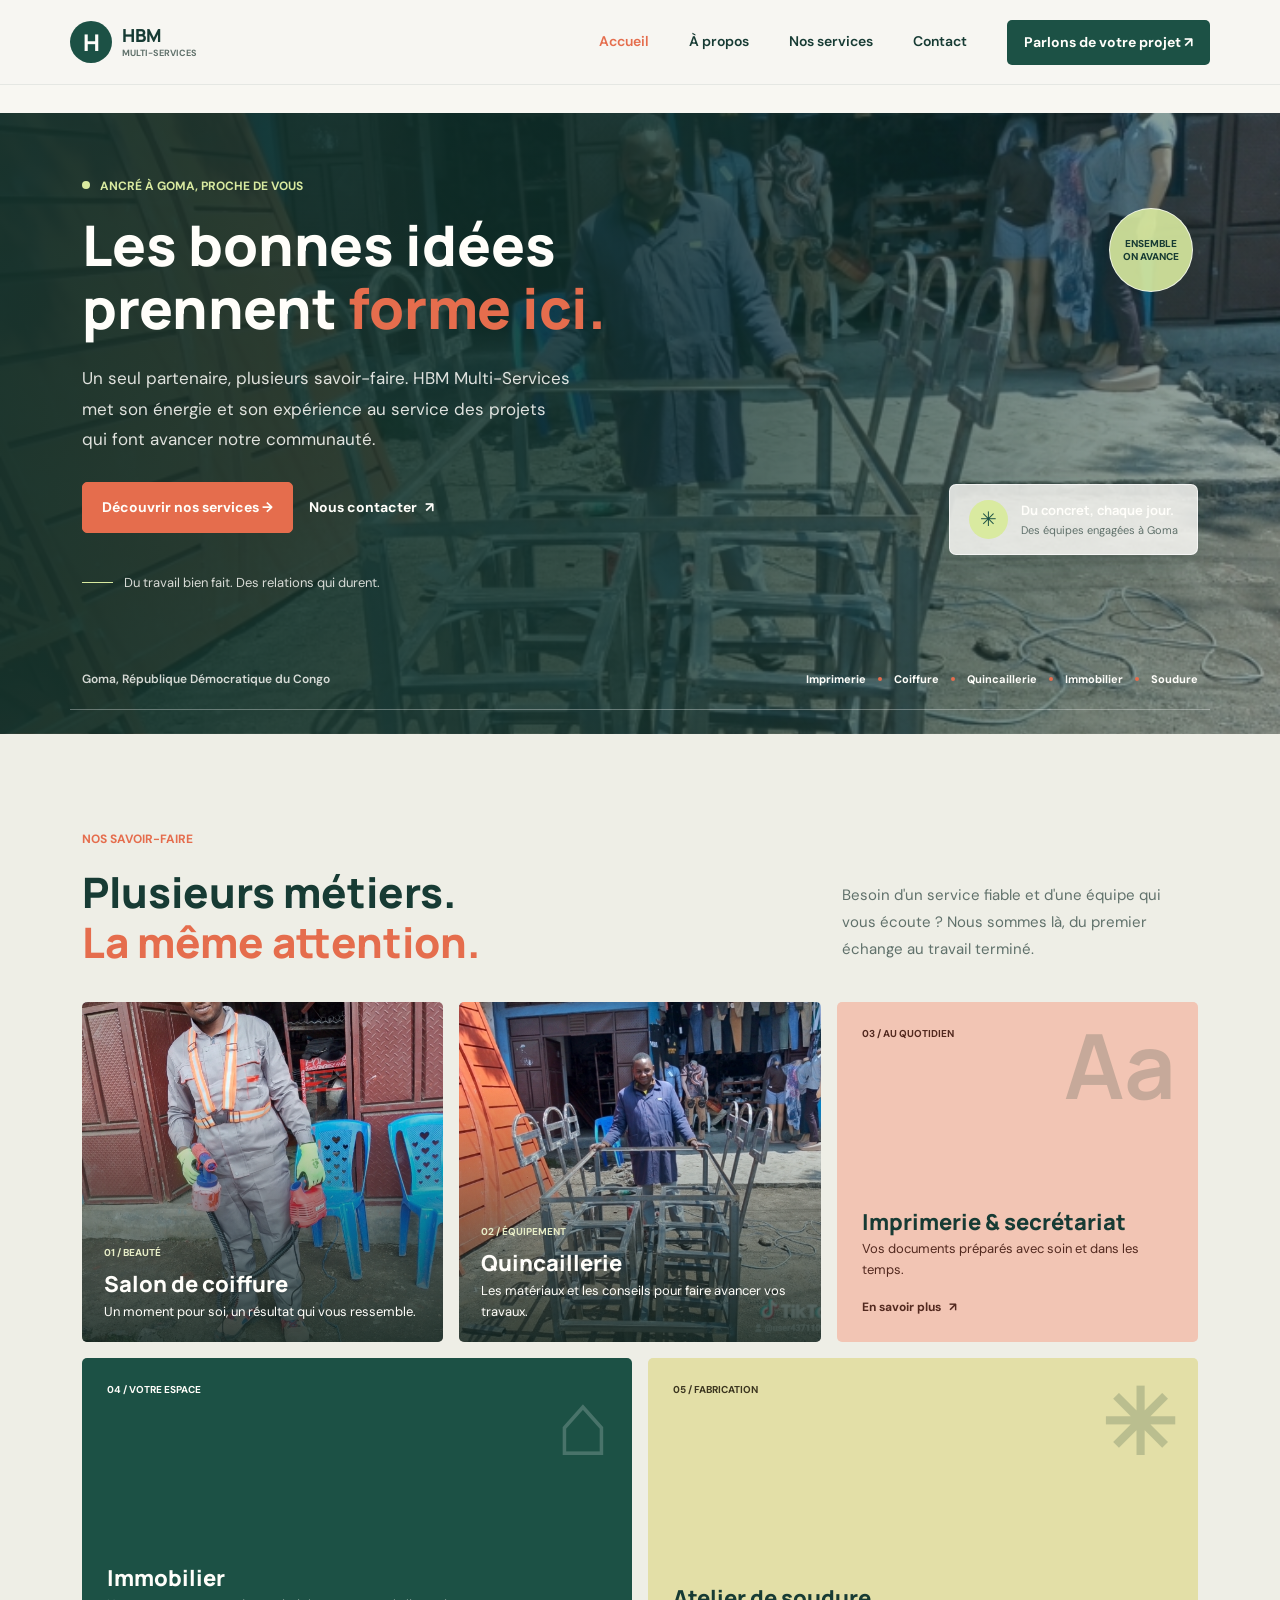
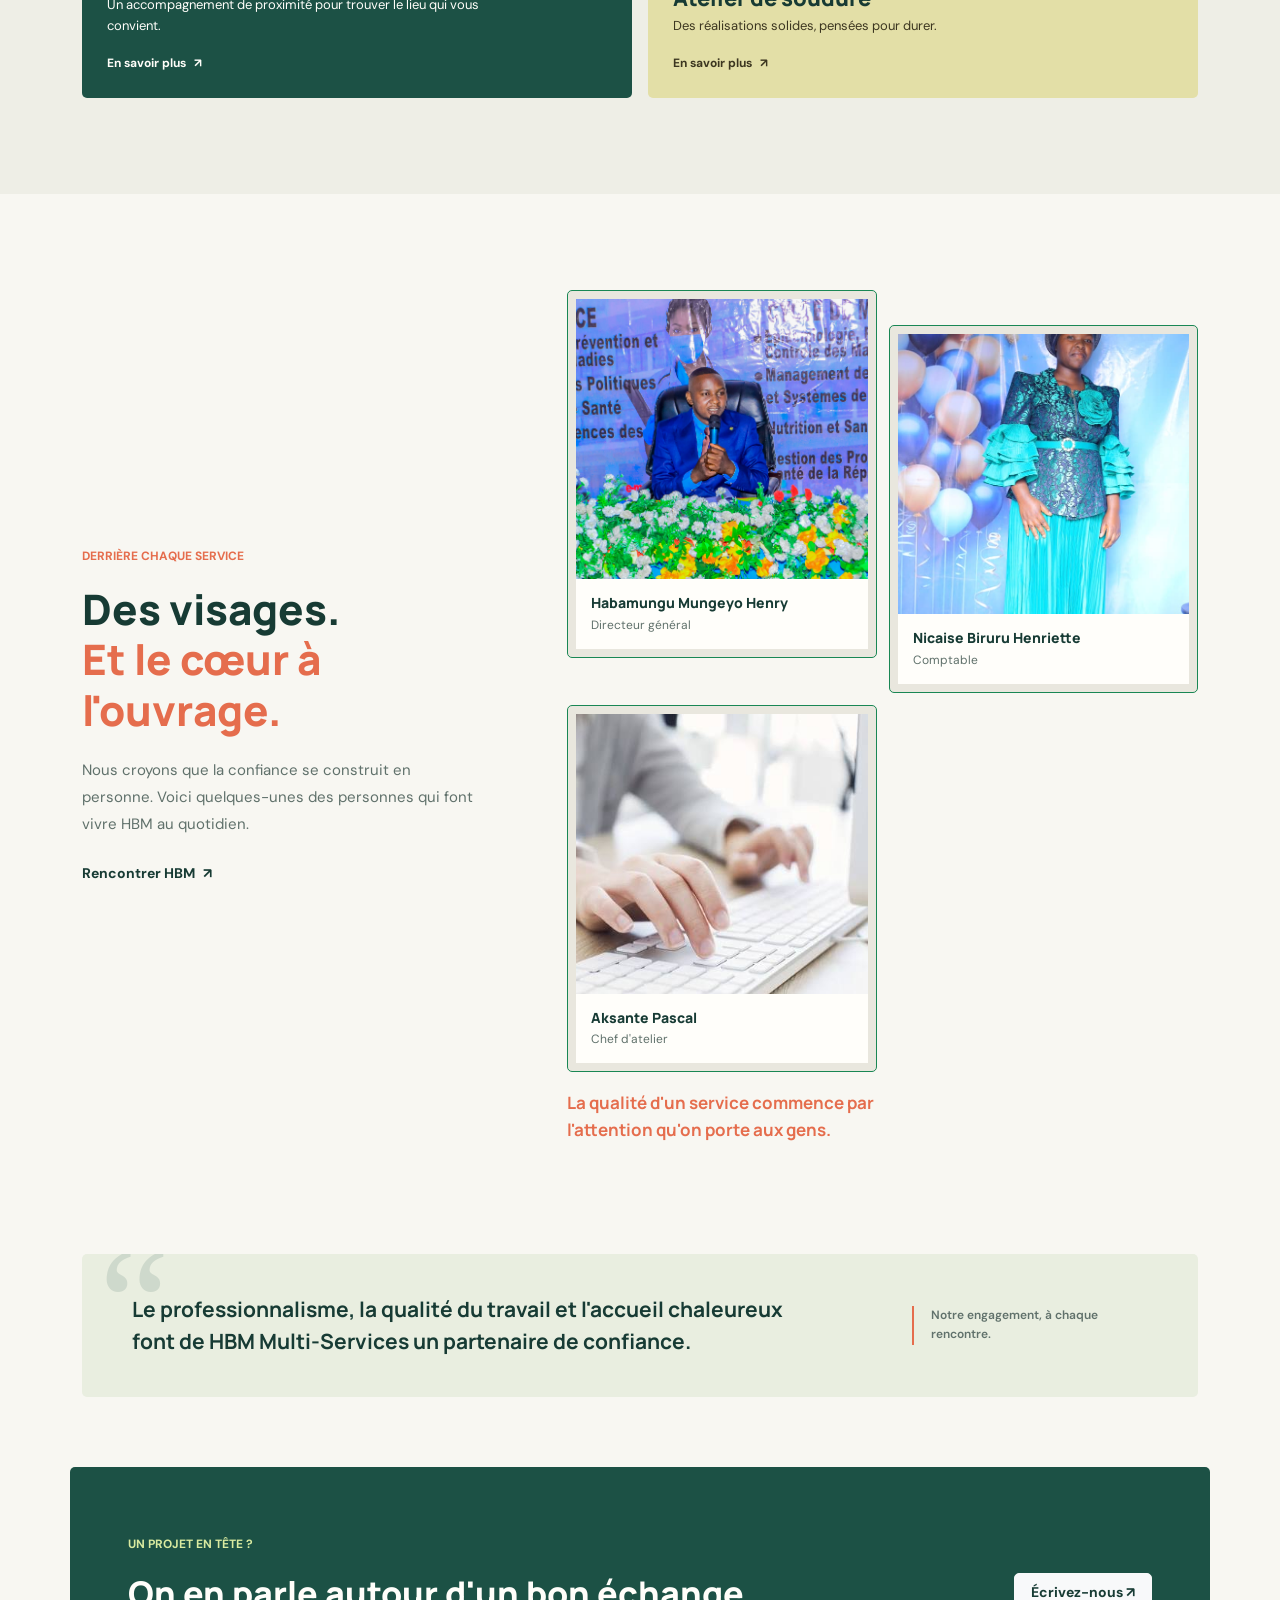
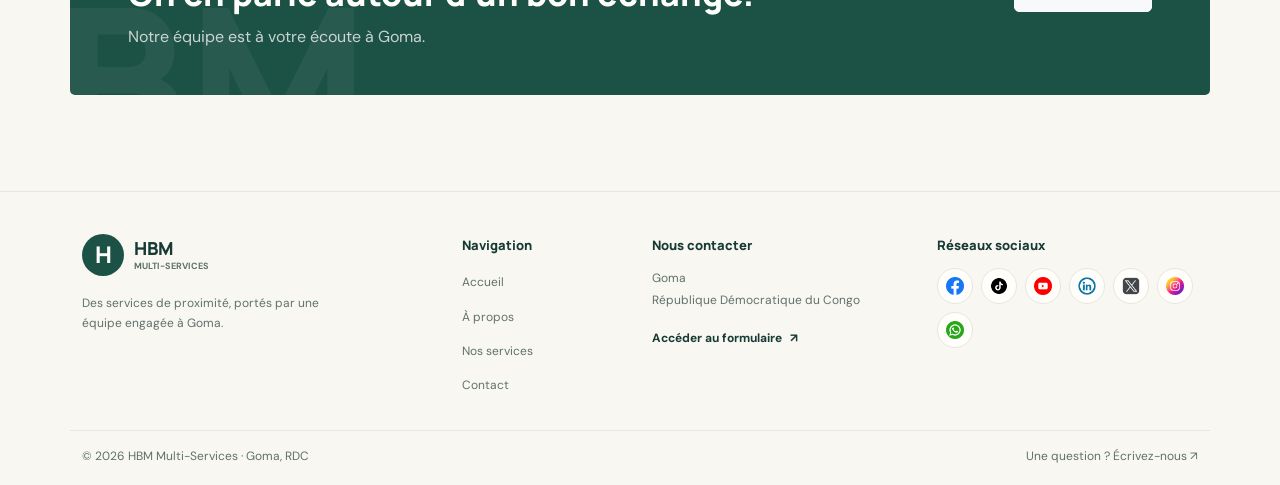
==== commit 3abbc510: "Update team carousel in index.html for improved functionality and styling; remove unused site.html a" ====
--- a/index.html
+++ b/index.html
@@ -115,22 +115,22 @@
                         <a class="text-link" href="a-propos.html">Rencontrer HBM <span aria-hidden="true">↗</span></a>
                     </div>
                     <div class="col-lg-7">
-                        <div id="teamCarousel" class="carousel slide team-carousel" data-bs-interval="false" data-bs-touch="true">
+                        <div id="teamCarousel" class="carousel slide team-carousel" data-bs-ride="carousel" data-bs-interval="5000" data-bs-pause="hover" data-bs-touch="true">
                             <div class="carousel-inner team-carousel-inner">
                                 <div class="carousel-item active">
-                                <article class="team-member">
+                                <article class="team-member border border-success p-2">
                                     <img src="assets/images/habamungu.JPG" alt="Habamungu Mungeyo Henry" loading="lazy">
                                     <div class="team-caption"><h3>Habamungu Mungeyo Henry</h3><p>Directeur général</p></div>
                                 </article>
                                 </div>
                                 <div class="carousel-item">
-                                <article class="team-member">
+                                <article class="team-member border border-success p-2">
                                     <img src="assets/images/nicaise.jpeg" alt="Nicaise Biruru Henriette" loading="lazy">
                                     <div class="team-caption"><h3>Nicaise Biruru Henriette</h3><p>Comptable</p></div>
                                 </article>
                                 </div>
                                 <div class="carousel-item">
-                                <article class="team-member">
+                                <article class="team-member border border-success p-2">
                                     <img src="assets/images/images.jpg" alt="Aksante Pascal, chef d'atelier" loading="lazy">
                                     <div class="team-caption"><h3>Aksante Pascal</h3><p>Chef d'atelier</p></div>
                                 </article>
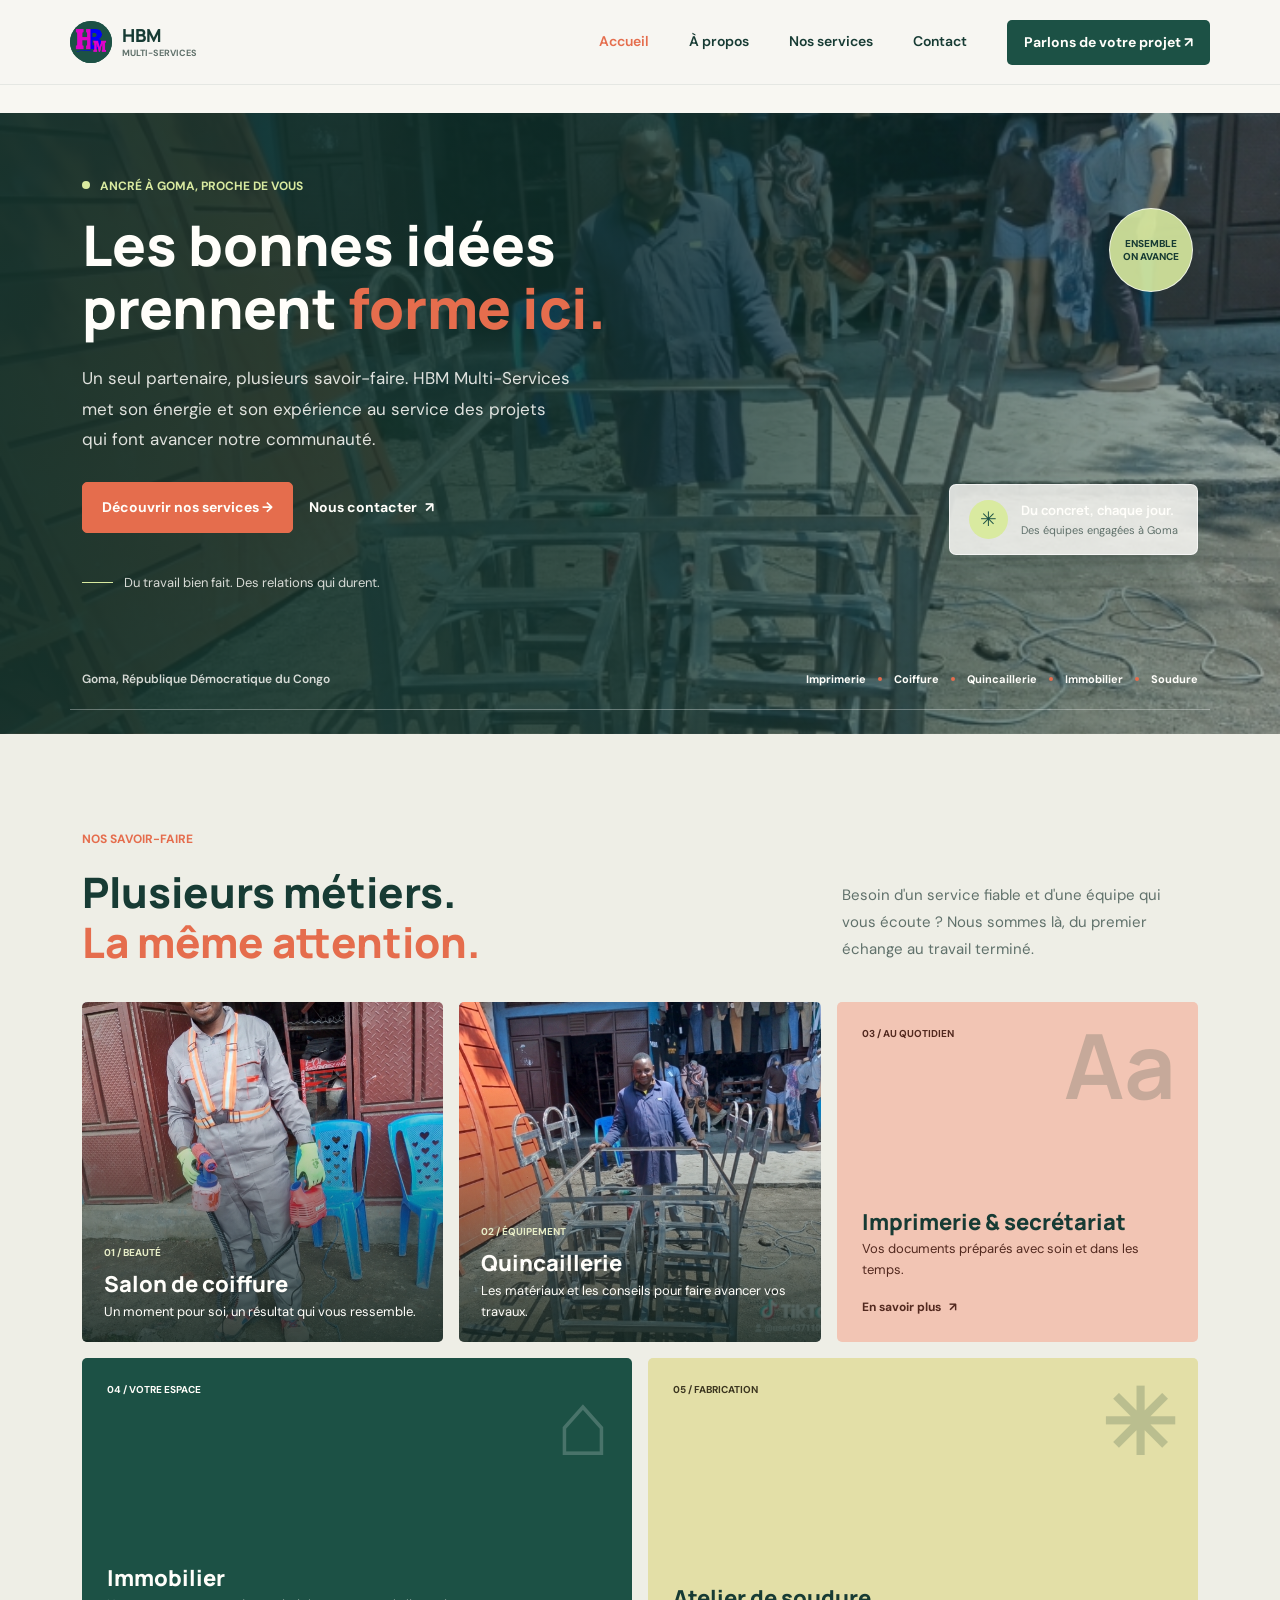
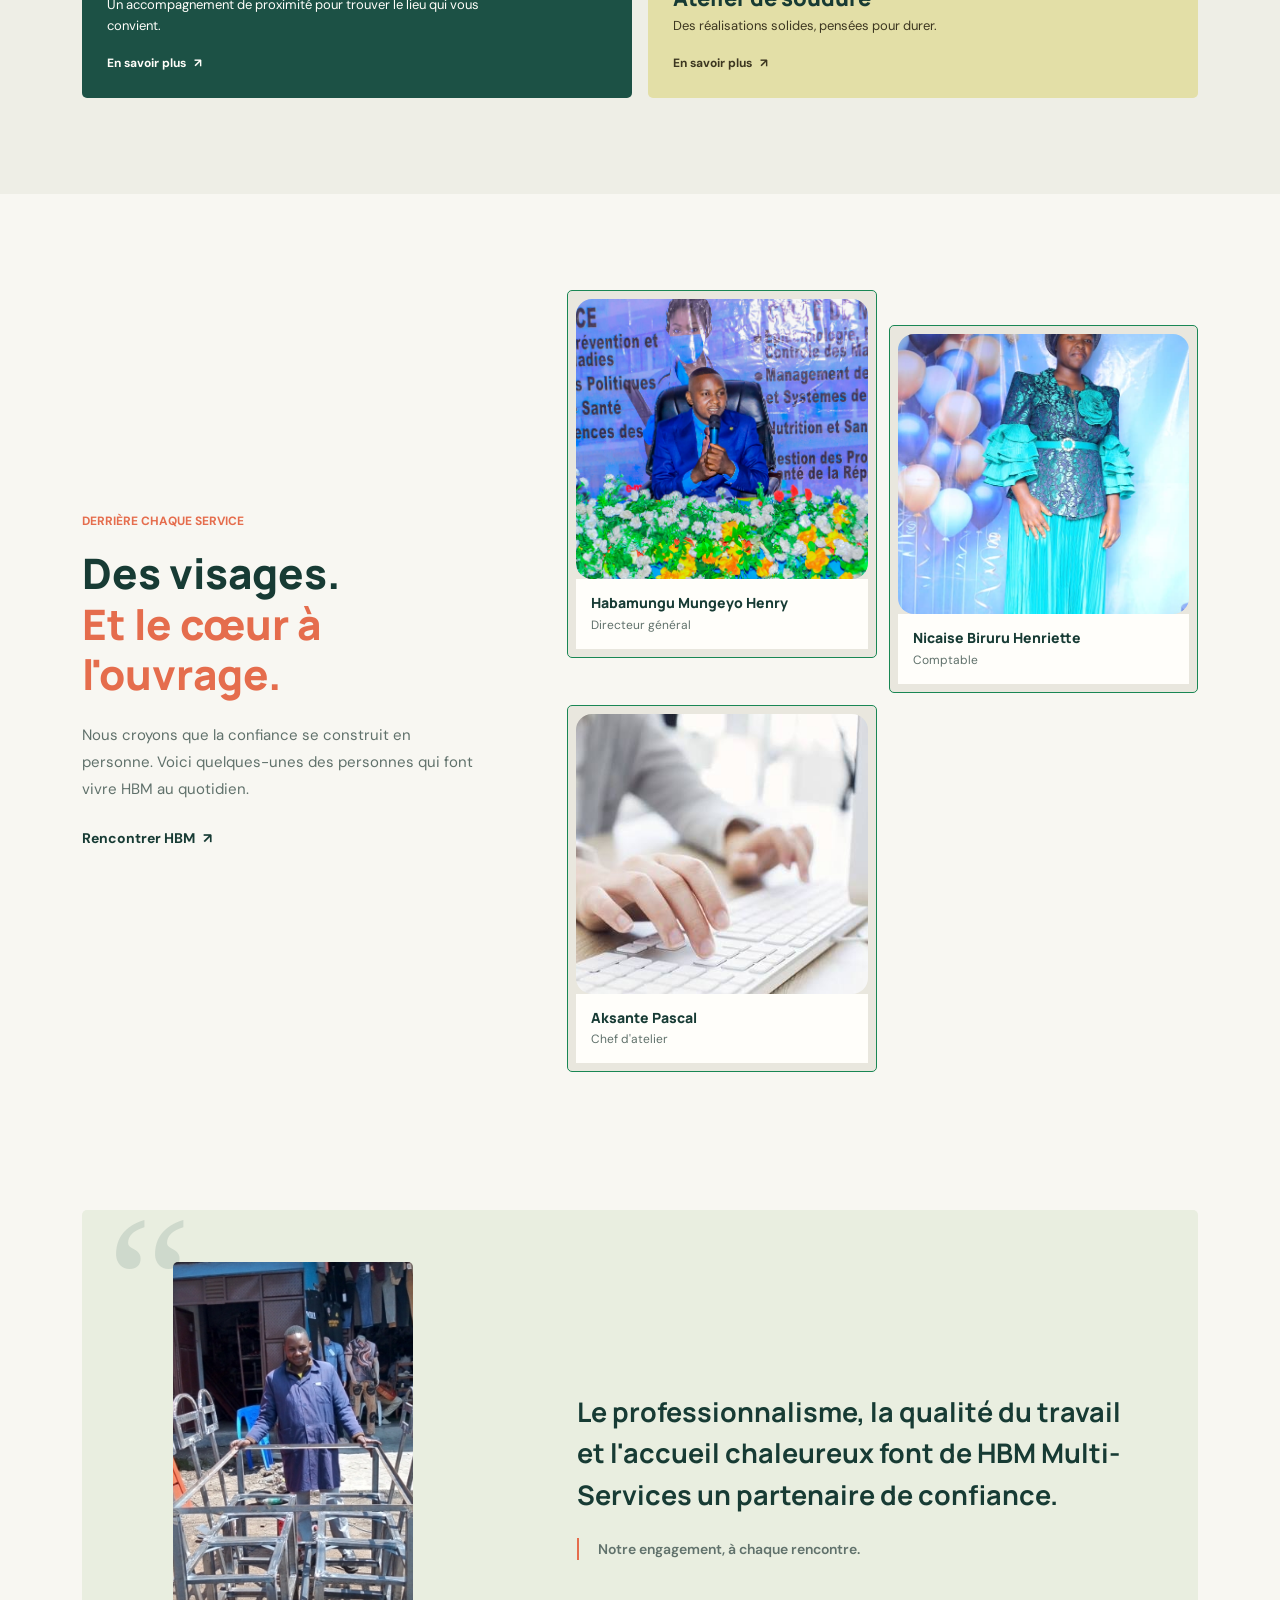
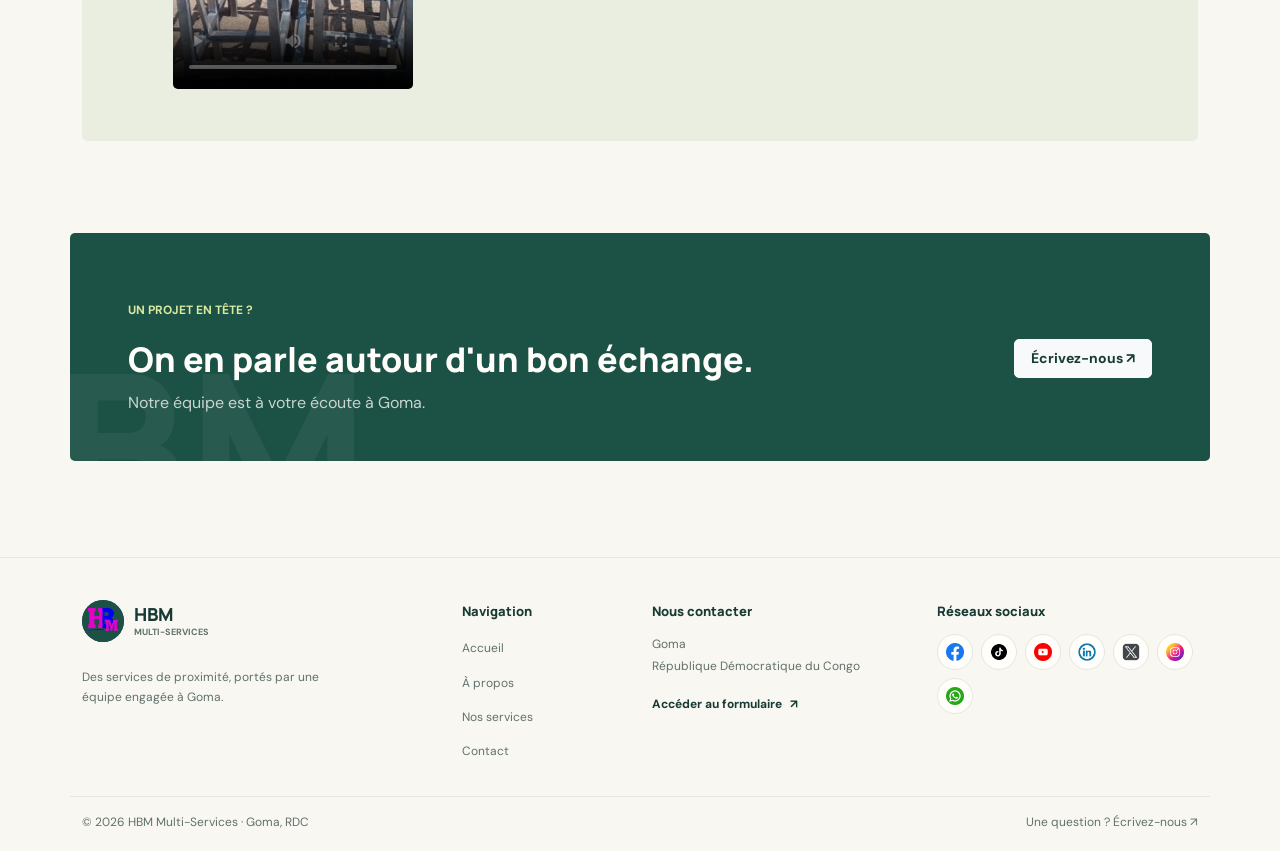
==== commit 57d629bd: "Add meta image tag and enhance layout in multiple HTML files; include video asset" ====
--- a/index.html
+++ b/index.html
@@ -4,6 +4,7 @@
     <meta charset="UTF-8">
     <meta name="viewport" content="width=device-width, initial-scale=1.0">
     <meta name="description" content="HBM Multi-Services vous accompagne à Goma avec des services de proximité, de l'imprimerie à la quincaillerie.">
+      <meta name="image" content="assets/images/logo2.png">
     <title>HBM Multi-Services | Goma</title>
     <link rel="preconnect" href="https://fonts.googleapis.com">
     <link rel="preconnect" href="https://fonts.gstatic.com" crossorigin>
@@ -15,7 +16,7 @@
     <header class="site-header">
         <nav class="navbar navbar-expand-lg container py-3" aria-label="Navigation principale">
             <a class="navbar-brand brand-mark" href="index.html" aria-label="HBM Multi-Services, accueil">
-                <span class="brand-symbol">H</span>
+                <span class="brand-symbol"><img src="assets/images/logo2.png" alt="HBM Multi-Services" class="brand-symbol"></span>
                 <span>HBM <small>MULTI-SERVICES</small></span>
             </a>
             <button class="navbar-toggler" type="button" data-bs-toggle="collapse" data-bs-target="#mainNavigation" aria-controls="mainNavigation" aria-expanded="false" aria-label="Ouvrir le menu">
@@ -119,19 +120,19 @@
                             <div class="carousel-inner team-carousel-inner">
                                 <div class="carousel-item active">
                                 <article class="team-member border border-success p-2">
-                                    <img src="assets/images/habamungu.JPG" alt="Habamungu Mungeyo Henry" loading="lazy">
+                                    <img src="assets/images/habamungu.JPG" alt="Habamungu Mungeyo Henry" class="rounded-4" loading="lazy">
                                     <div class="team-caption"><h3>Habamungu Mungeyo Henry</h3><p>Directeur général</p></div>
                                 </article>
                                 </div>
                                 <div class="carousel-item">
                                 <article class="team-member border border-success p-2">
-                                    <img src="assets/images/nicaise.jpeg" alt="Nicaise Biruru Henriette" loading="lazy">
+                                    <img src="assets/images/nicaise.jpeg" alt="Nicaise Biruru Henriette" class="rounded-4" loading="lazy">
                                     <div class="team-caption"><h3>Nicaise Biruru Henriette</h3><p>Comptable</p></div>
                                 </article>
                                 </div>
                                 <div class="carousel-item">
                                 <article class="team-member border border-success p-2">
-                                    <img src="assets/images/images.jpg" alt="Aksante Pascal, chef d'atelier" loading="lazy">
+                                    <img src="assets/images/images.jpg" alt="Aksante Pascal, chef d'atelier" class="rounded-4" loading="lazy">
                                     <div class="team-caption"><h3>Aksante Pascal</h3><p>Chef d'atelier</p></div>
                                 </article>
                                 </div>
@@ -146,7 +147,6 @@
                                 <button class="team-carousel-arrow" type="button" data-bs-target="#teamCarousel" data-bs-slide="next" aria-label="Voir le membre suivant"><span aria-hidden="true">→</span></button>
                             </div>
                         </div>
-                        <p class="team-signoff">La qualité d'un service commence par l'attention qu'on porte aux gens.</p>
                     </div>
                 </div>
             </div>
@@ -156,9 +156,17 @@
             <div class="container">
                 <div class="quote-panel">
                     <span class="quote-mark" aria-hidden="true">“</span>
-                    <div class="row align-items-center g-4">
-                        <div class="col-lg-8"><p>Le professionnalisme, la qualité du travail et l'accueil chaleureux font de HBM Multi-Services un partenaire de confiance.</p></div>
-                        <div class="col-lg-3 offset-lg-1"><span class="quote-byline">Notre engagement, à chaque rencontre.</span></div>
+                    <div class="row align-items-center g-5 quote-content">
+                        <div class="col-lg-4 quote-video-column">
+                            <video class="quote-video" controls playsinline preload="metadata" poster="assets/images/quincaillerie.jpeg" aria-label="Vidéo illustrative d'un artisan au travail">
+                                <source src="assets/videos/atelier-soudure.mp4" type="video/mp4">
+                                Votre navigateur ne peut pas lire cette vidéo.
+                            </video>
+                        </div>
+                        <div class="col-lg-7 offset-lg-1 quote-copy">
+                            <p>Le professionnalisme, la qualité du travail et l'accueil chaleureux font de HBM Multi-Services un partenaire de confiance.</p>
+                            <span class="quote-byline">Notre engagement, à chaque rencontre.</span>
+                        </div>
                     </div>
                 </div>
             </div>
@@ -179,7 +187,7 @@
         <div class="container">
             <div class="row g-4 footer-main">
                 <div class="col-sm-6 col-lg-4 footer-brand-column">
-                    <a class="navbar-brand brand-mark" href="index.html"><span class="brand-symbol">H</span><span>HBM <small>MULTI-SERVICES</small></span></a>
+                    <a class="navbar-brand brand-mark" href="index.html"><span class="brand-symbol"><img class="brand-symbol" src="assets/images/logo2.png" alt=""></span><span>HBM <small>MULTI-SERVICES</small></span></a>
                     <p>Des services de proximité, portés par une équipe engagée à Goma.</p>
                 </div>
                 <div class="col-sm-6 col-lg-2">
@@ -205,7 +213,7 @@
                         <a href="https://www.linkedin.com/" target="_blank" rel="noopener noreferrer" aria-label="LinkedIn"><img src="assets/images/icons/linkedin.png" alt=""></a>
                         <a href="https://x.com/" target="_blank" rel="noopener noreferrer" aria-label="X"><img src="assets/images/icons/x-twiter.png" alt=""></a>
                         <a href="https://www.instagram.com/" target="_blank" rel="noopener noreferrer" aria-label="Instagram"><img src="assets/images/icons/instagram.png" alt=""></a>
-                        <a href="https://www.whatsapp.com/" target="_blank" rel="noopener noreferrer" aria-label="WhatsApp"><img src="assets/images/icons/whatsapp.png" alt=""></a>
+                        <a href="https://wa.me/+243976130406?text=bonjour hbm" target="_blank" rel="noopener noreferrer" aria-label="WhatsApp"><img src="assets/images/icons/whatsapp.png" alt=""></a>
                     </div>
                 </div>
             </div>
--- a/assets/css/landing.css
+++ b/assets/css/landing.css
@@ -658,45 +658,78 @@
 }
 
 .quote-section {
-    padding: 15px 0 30px;
+    padding: 42px 0 52px;
 }
 
 .quote-panel {
     position: relative;
     overflow: hidden;
-    padding: 39px 50px;
+    min-height: 500px;
+    padding: 52px 62px;
     border-radius: 5px;
     background: #e9eee0;
 }
 
 .quote-mark {
     position: absolute;
-    top: -30px;
-    left: 17px;
+    z-index: 0;
+    top: -22px;
+    left: 25px;
     color: rgba(28, 81, 69, 0.13);
     font-family: Georgia, serif;
-    font-size: 160px;
+    font-size: 190px;
     line-height: 1;
 }
 
 .quote-panel .row {
-    position: relative;
+    z-index: 1;
+    position: relative;
+}
+
+.quote-video-column {
+    display: flex;
+    flex-direction: column;
+    align-items: center;
+}
+
+.quote-video {
+    display: block;
+    width: 100%;
+    max-width: 240px;
+    aspect-ratio: 9 / 16;
+    border-radius: 5px;
+    background: #102f28;
+    object-fit: cover;
+}
+
+.quote-credit {
+    margin: 8px 0 0;
+    color: var(--muted);
+    font-size: 10px;
+    text-align: center;
+}
+
+.quote-credit a {
+    color: var(--green);
+    text-decoration: underline;
+    text-underline-offset: 2px;
 }
 
 .quote-panel p {
     margin: 0;
     font-family: var(--font-display);
-    font-size: 21px;
+    font-size: 27px;
     font-weight: 700;
     line-height: 1.55;
 }
 
 .quote-byline {
     display: block;
-    padding-left: 17px;
+    margin-top: 22px;
+    padding-left: 19px;
     border-left: 2px solid var(--coral);
     color: var(--muted);
-    font-size: 12px;
+    font-size: 14px;
     font-weight: 600;
     line-height: 1.6;
 }
@@ -897,7 +930,9 @@
 
 @media (max-width: 575.98px) {
     .hero-inner > .row,
-    .team-section > .container > .row {
+    .team-section > .container > .row,
+    .about-content > .container > .row,
+    .contact-page > .container > .row {
         --bs-gutter-x: 1.5rem;
     }
 
@@ -968,11 +1003,16 @@
     }
 
     .quote-panel {
+        min-height: 0;
         padding: 34px 24px;
     }
 
     .quote-panel p {
-        font-size: 18px;
+        font-size: 20px;
+    }
+
+    .quote-video {
+        max-width: 220px;
     }
 
     .contact-panel {
@@ -1008,4 +1048,303 @@
         scroll-behavior: auto !important;
         transition-duration: 0.01ms !important;
     }
+}
+
+.subpage-hero {
+    padding: 72px 0 68px;
+    border-bottom: 1px solid var(--line);
+    background: #eeeee6;
+}
+
+.subpage-hero h1 {
+    max-width: 820px;
+    margin: 0;
+    font-size: 48px;
+    line-height: 1.18;
+}
+
+.subpage-hero h1 span {
+    color: var(--coral);
+}
+
+.subpage-hero > .container > p:last-child {
+    max-width: 650px;
+    margin: 20px 0 0;
+    color: var(--muted);
+    font-size: 16px;
+    line-height: 1.8;
+}
+
+.about-content h2,
+.contact-details h2 {
+    margin: 0 0 20px;
+    font-size: 36px;
+    line-height: 1.2;
+}
+
+.about-content p:not(.eyebrow),
+.contact-details > p:not(.eyebrow) {
+    color: var(--muted);
+    font-size: 15px;
+    line-height: 1.8;
+}
+
+.about-photo {
+    margin: 0;
+}
+
+.about-photo img {
+    display: block;
+    width: 100%;
+    height: 420px;
+    border-radius: 5px;
+    object-fit: cover;
+}
+
+.about-photo figcaption {
+    margin-top: 10px;
+    color: var(--muted);
+    font-size: 12px;
+}
+
+.about-values {
+    padding: 52px 0;
+    color: var(--white);
+    background: var(--green);
+}
+
+.value-item {
+    height: 100%;
+    padding-left: 19px;
+    border-left: 1px solid rgba(255, 255, 255, 0.35);
+}
+
+.value-item > span {
+    color: var(--lime);
+    font-size: 11px;
+    font-weight: 700;
+}
+
+.value-item h2 {
+    margin: 8px 0;
+    color: var(--white);
+    font-size: 20px;
+}
+
+.value-item p {
+    max-width: 300px;
+    margin: 0;
+    color: rgba(255, 254, 250, 0.78);
+    font-size: 13px;
+    line-height: 1.7;
+}
+
+.service-directory {
+    background: var(--paper);
+}
+
+.service-detail {
+    position: relative;
+    display: flex;
+    overflow: hidden;
+    min-height: 390px;
+    flex-direction: column;
+    align-items: flex-start;
+    justify-content: flex-end;
+    padding: 27px;
+    border-radius: 5px;
+}
+
+.service-detail-photo {
+    color: var(--white);
+    background: var(--ink);
+}
+
+.service-detail-photo::after {
+    position: absolute;
+    inset: 0;
+    background: linear-gradient(180deg, transparent 10%, rgba(14, 34, 29, 0.86) 100%);
+    content: "";
+}
+
+.service-detail-photo img {
+    position: absolute;
+    inset: 0;
+    width: 100%;
+    height: 100%;
+    object-fit: cover;
+}
+
+.service-detail-copy {
+    position: relative;
+    z-index: 1;
+}
+
+.service-detail-index {
+    position: relative;
+    z-index: 1;
+    margin-bottom: 13px;
+    font-size: 10px;
+    font-weight: 700;
+}
+
+.service-detail h2 {
+    position: relative;
+    z-index: 1;
+    max-width: 95%;
+    margin: 0 0 10px;
+    font-size: 22px;
+    line-height: 1.3;
+}
+
+.service-detail p {
+    position: relative;
+    z-index: 1;
+    margin: 0;
+    font-size: 13px;
+    line-height: 1.7;
+}
+
+.service-detail-photo .service-detail-index {
+    color: var(--lime);
+}
+
+.service-detail-photo h2 {
+    color: var(--white);
+}
+
+.service-detail-green {
+    color: var(--white);
+    background: var(--green);
+}
+
+.service-detail-green h2 {
+    color: var(--white);
+}
+
+.service-detail-coral {
+    color: #52291f;
+    background: #f2c5b4;
+}
+
+.service-detail-yellow {
+    color: #3c3620;
+    background: #e3dfa7;
+}
+
+.service-detail-symbol {
+    position: absolute;
+    top: 21px;
+    right: 22px;
+    color: rgba(23, 59, 52, 0.2);
+    font-family: var(--font-display);
+    font-size: 82px;
+    font-weight: 800;
+    line-height: 1;
+}
+
+.service-detail-green .service-detail-symbol {
+    color: rgba(255, 255, 255, 0.2);
+}
+
+.contact-page {
+    background: var(--paper);
+}
+
+.contact-address {
+    display: flex;
+    align-items: flex-start;
+    gap: 13px;
+    margin: 28px 0 15px;
+    color: var(--muted);
+    font-size: 14px;
+    font-style: normal;
+    line-height: 1.8;
+}
+
+.contact-address strong {
+    color: var(--ink);
+}
+
+.contact-address-symbol {
+    display: grid;
+    width: 38px;
+    height: 38px;
+    flex: 0 0 38px;
+    place-items: center;
+    border-radius: 50%;
+    color: var(--green);
+    background: var(--lime);
+}
+
+.contact-details .contact-note {
+    font-size: 12px;
+}
+
+.contact-form {
+    padding: 28px;
+    border: 1px solid var(--line);
+    border-radius: 5px;
+    background: var(--white);
+}
+
+.contact-form .form-label {
+    margin-bottom: 6px;
+    color: var(--ink);
+    font-size: 12px;
+    font-weight: 700;
+}
+
+.contact-form .form-control {
+    min-height: 46px;
+    border-color: #d8ddd5;
+    border-radius: 4px;
+    color: var(--ink);
+    font-family: var(--font-body);
+    font-size: 14px;
+}
+
+.contact-form textarea.form-control {
+    min-height: 155px;
+    resize: vertical;
+}
+
+.contact-form .form-control:focus {
+    border-color: var(--green);
+    box-shadow: 0 0 0 0.2rem rgba(28, 81, 69, 0.13);
+}
+
+@media (max-width: 575.98px) {
+    .subpage-hero {
+        padding: 52px 0;
+    }
+
+    .subpage-hero h1 {
+        font-size: 36px;
+    }
+
+    .subpage-hero > .container > p:last-child {
+        font-size: 14px;
+    }
+
+    .about-content h2,
+    .contact-details h2 {
+        font-size: 30px;
+    }
+
+    .about-photo img {
+        height: 300px;
+    }
+
+    .about-values {
+        padding: 38px 0;
+    }
+
+    .service-detail {
+        min-height: 330px;
+    }
+
+    .contact-form {
+        padding: 19px;
+    }
 }
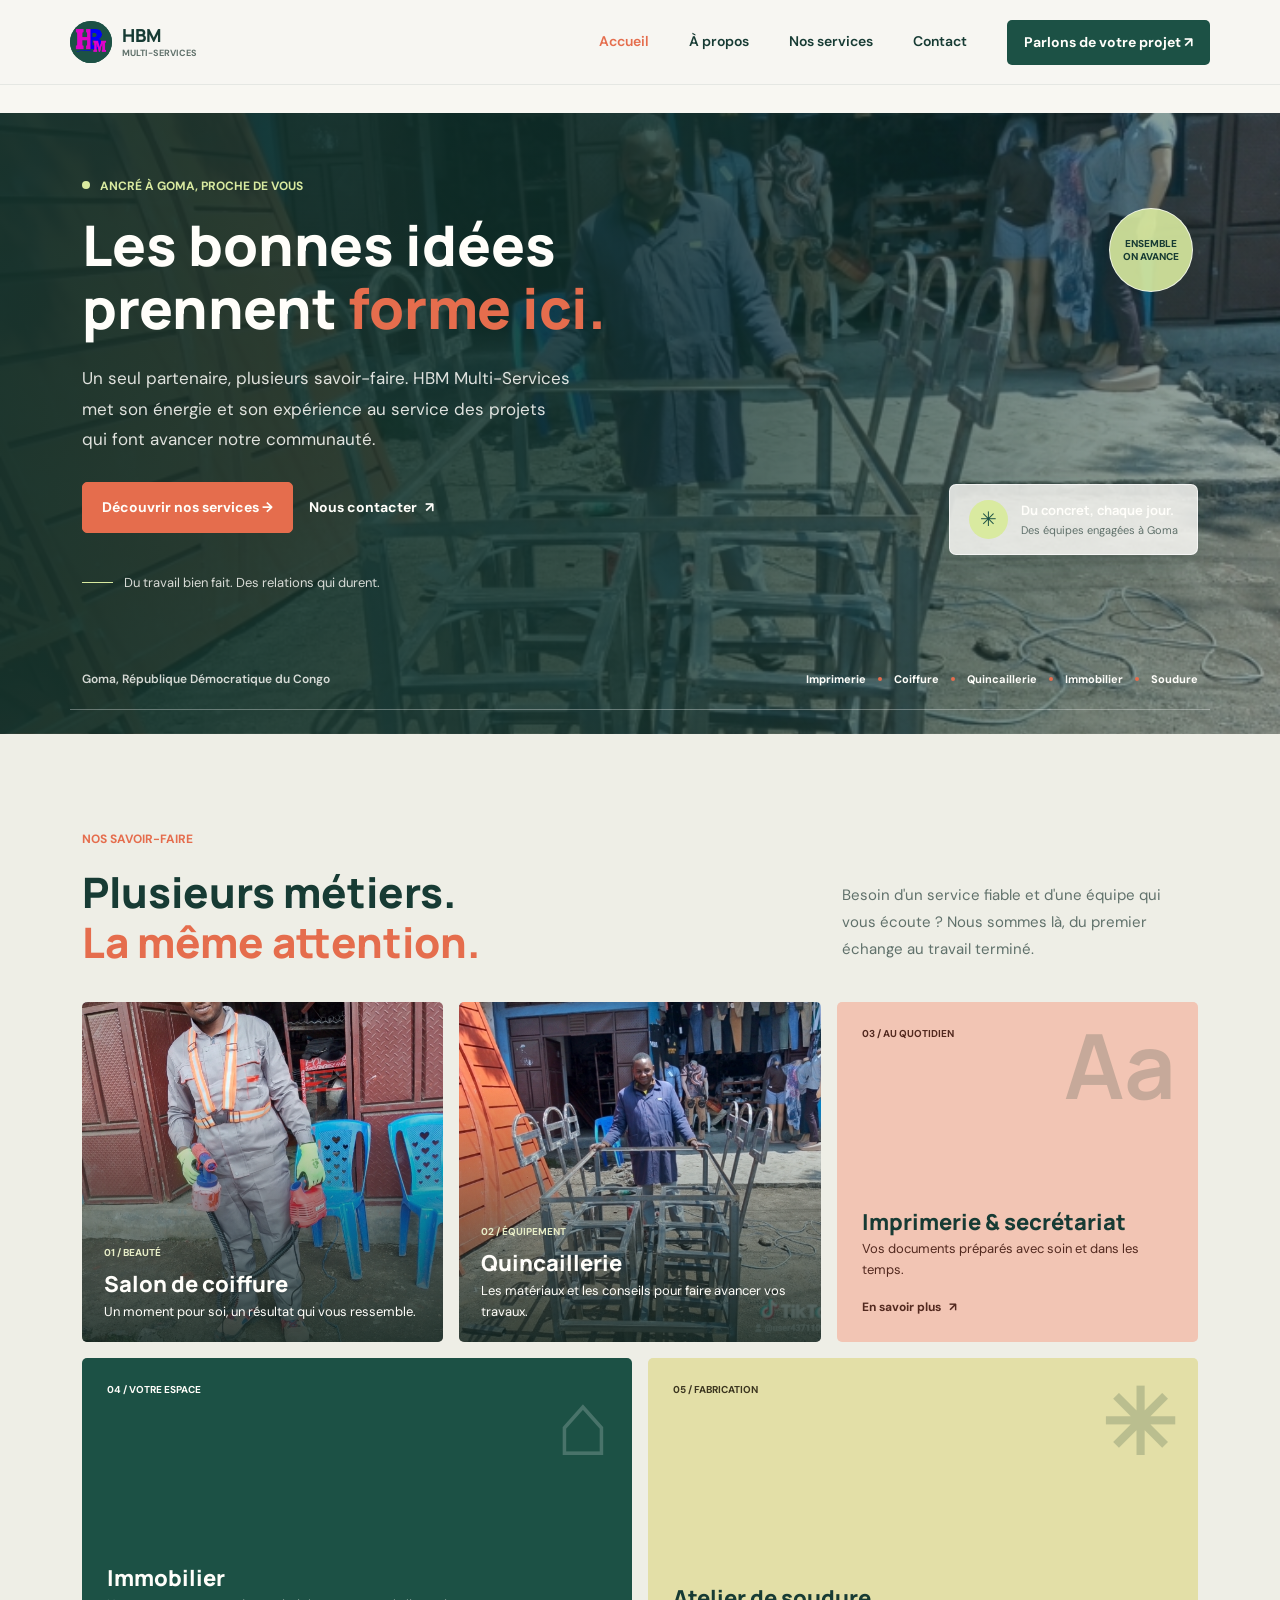
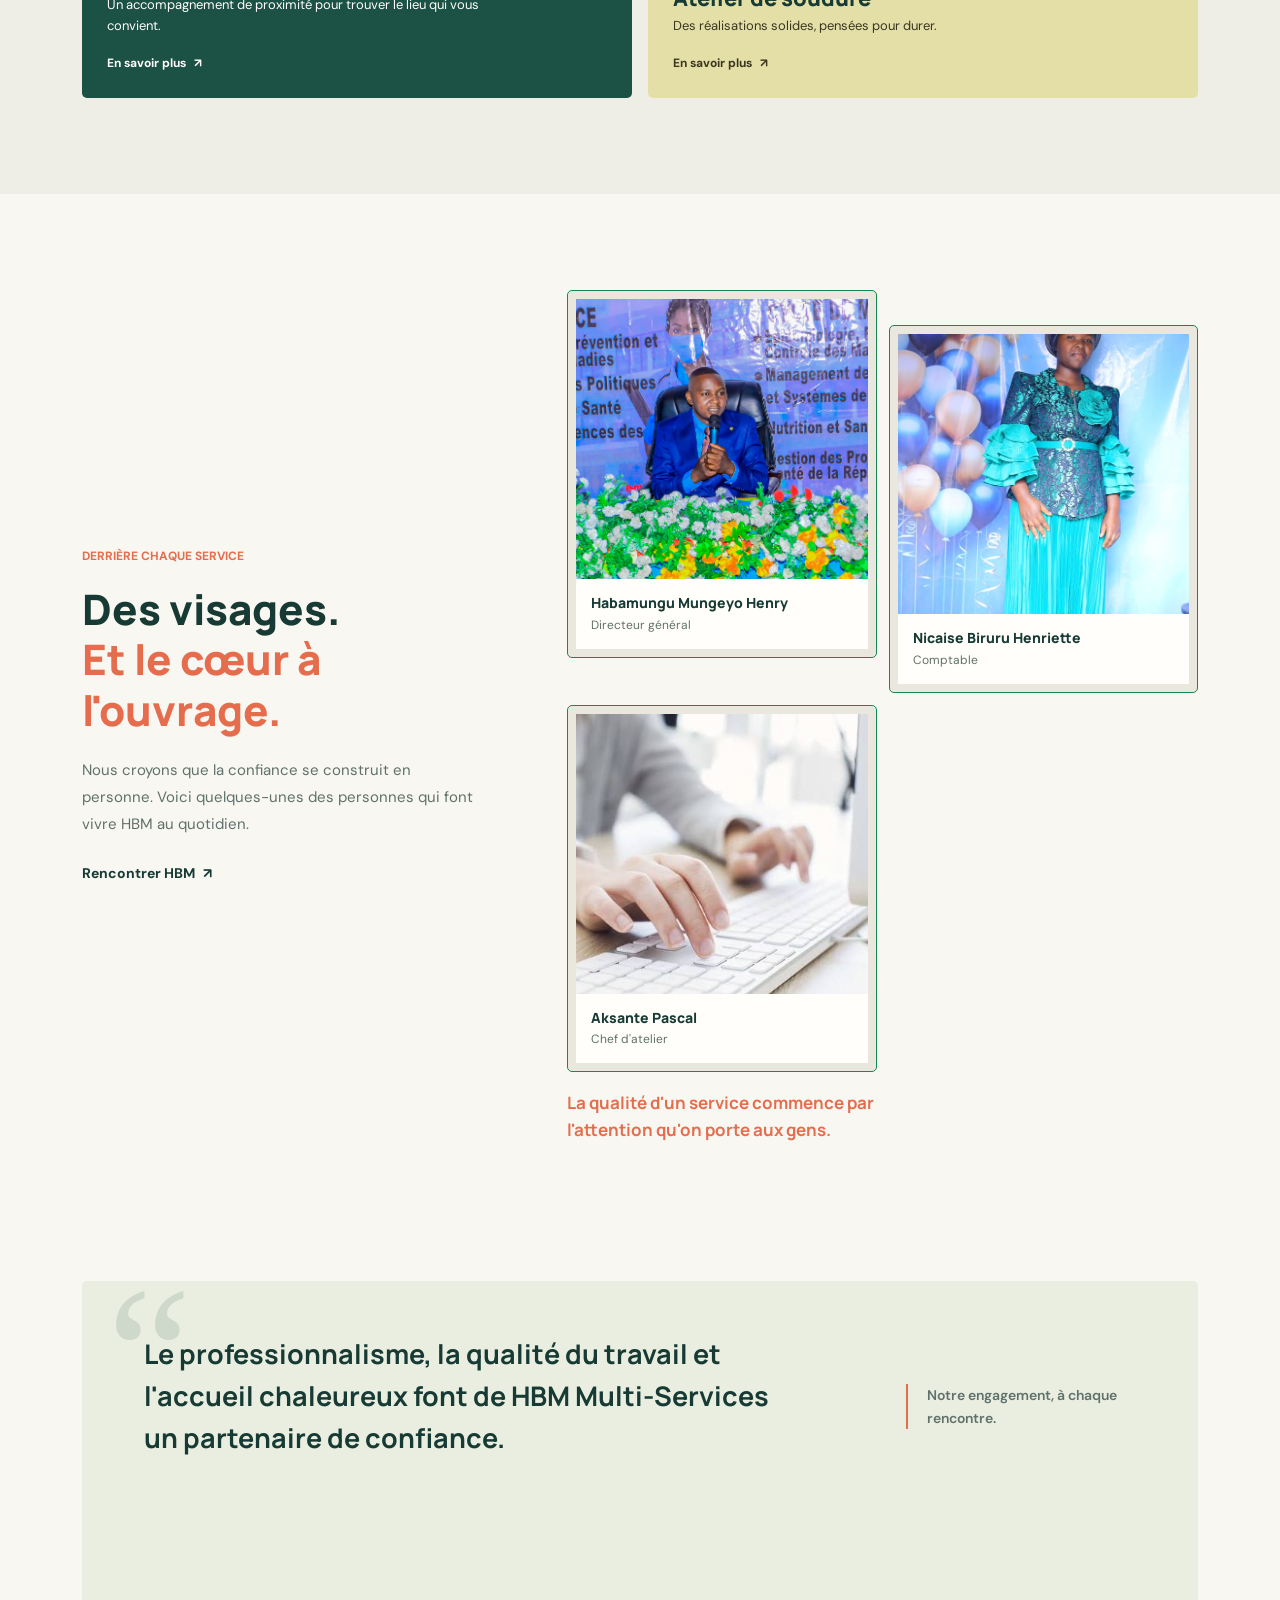
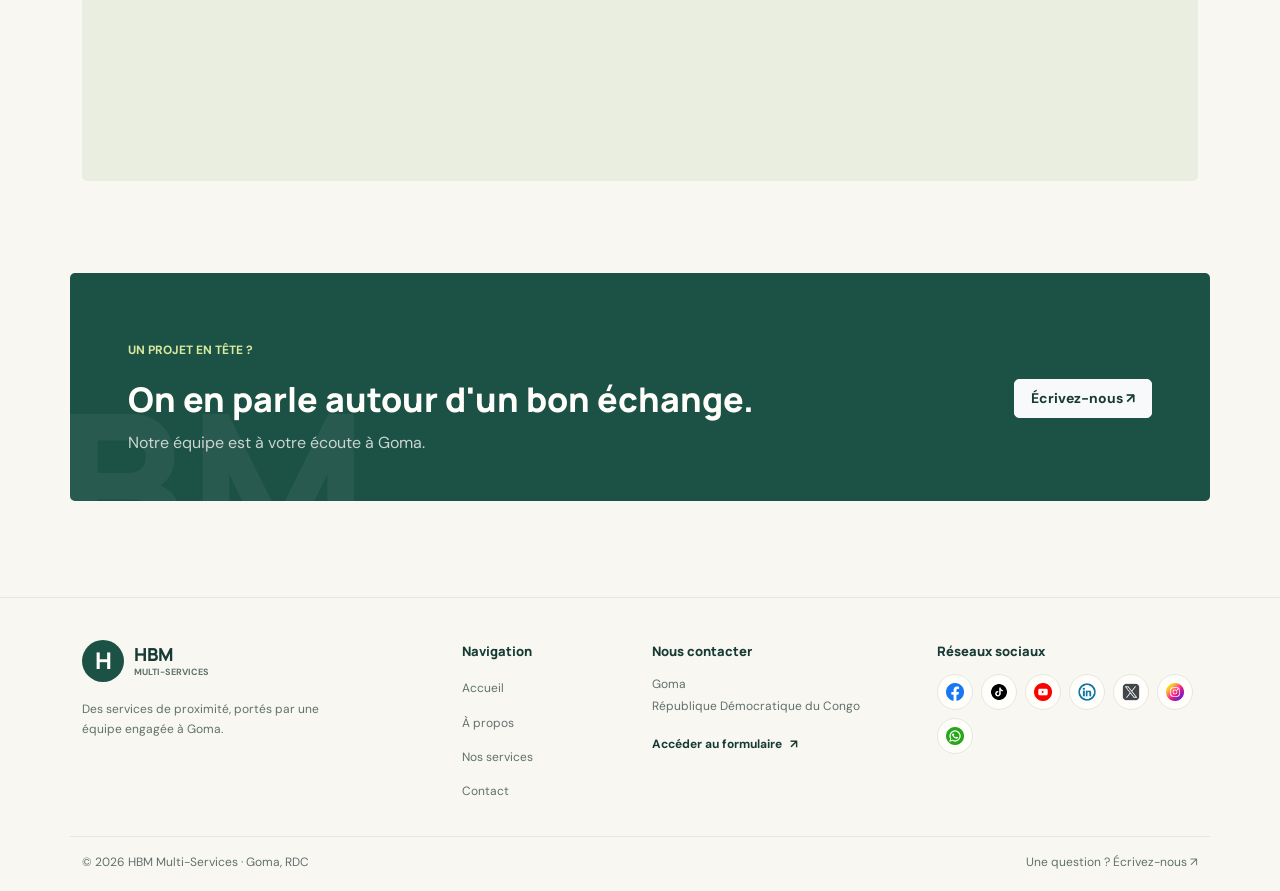
==== commit c71086b2: "Fix typo in a-propos.html and update logo in index.html for improved branding" ====
--- a/index.html
+++ b/index.html
@@ -4,7 +4,6 @@
     <meta charset="UTF-8">
     <meta name="viewport" content="width=device-width, initial-scale=1.0">
     <meta name="description" content="HBM Multi-Services vous accompagne à Goma avec des services de proximité, de l'imprimerie à la quincaillerie.">
-      <meta name="image" content="assets/images/logo2.png">
     <title>HBM Multi-Services | Goma</title>
     <link rel="preconnect" href="https://fonts.googleapis.com">
     <link rel="preconnect" href="https://fonts.gstatic.com" crossorigin>
@@ -120,19 +119,19 @@
                             <div class="carousel-inner team-carousel-inner">
                                 <div class="carousel-item active">
                                 <article class="team-member border border-success p-2">
-                                    <img src="assets/images/habamungu.JPG" alt="Habamungu Mungeyo Henry" class="rounded-4" loading="lazy">
+                                    <img src="assets/images/habamungu.JPG" alt="Habamungu Mungeyo Henry" loading="lazy">
                                     <div class="team-caption"><h3>Habamungu Mungeyo Henry</h3><p>Directeur général</p></div>
                                 </article>
                                 </div>
                                 <div class="carousel-item">
                                 <article class="team-member border border-success p-2">
-                                    <img src="assets/images/nicaise.jpeg" alt="Nicaise Biruru Henriette" class="rounded-4" loading="lazy">
+                                    <img src="assets/images/nicaise.jpeg" alt="Nicaise Biruru Henriette" loading="lazy">
                                     <div class="team-caption"><h3>Nicaise Biruru Henriette</h3><p>Comptable</p></div>
                                 </article>
                                 </div>
                                 <div class="carousel-item">
                                 <article class="team-member border border-success p-2">
-                                    <img src="assets/images/images.jpg" alt="Aksante Pascal, chef d'atelier" class="rounded-4" loading="lazy">
+                                    <img src="assets/images/images.jpg" alt="Aksante Pascal, chef d'atelier" loading="lazy">
                                     <div class="team-caption"><h3>Aksante Pascal</h3><p>Chef d'atelier</p></div>
                                 </article>
                                 </div>
@@ -147,6 +146,7 @@
                                 <button class="team-carousel-arrow" type="button" data-bs-target="#teamCarousel" data-bs-slide="next" aria-label="Voir le membre suivant"><span aria-hidden="true">→</span></button>
                             </div>
                         </div>
+                        <p class="team-signoff">La qualité d'un service commence par l'attention qu'on porte aux gens.</p>
                     </div>
                 </div>
             </div>
@@ -156,17 +156,9 @@
             <div class="container">
                 <div class="quote-panel">
                     <span class="quote-mark" aria-hidden="true">“</span>
-                    <div class="row align-items-center g-5 quote-content">
-                        <div class="col-lg-4 quote-video-column">
-                            <video class="quote-video" controls playsinline preload="metadata" poster="assets/images/quincaillerie.jpeg" aria-label="Vidéo illustrative d'un artisan au travail">
-                                <source src="assets/videos/atelier-soudure.mp4" type="video/mp4">
-                                Votre navigateur ne peut pas lire cette vidéo.
-                            </video>
-                        </div>
-                        <div class="col-lg-7 offset-lg-1 quote-copy">
-                            <p>Le professionnalisme, la qualité du travail et l'accueil chaleureux font de HBM Multi-Services un partenaire de confiance.</p>
-                            <span class="quote-byline">Notre engagement, à chaque rencontre.</span>
-                        </div>
+                    <div class="row align-items-center g-4">
+                        <div class="col-lg-8"><p>Le professionnalisme, la qualité du travail et l'accueil chaleureux font de HBM Multi-Services un partenaire de confiance.</p></div>
+                        <div class="col-lg-3 offset-lg-1"><span class="quote-byline">Notre engagement, à chaque rencontre.</span></div>
                     </div>
                 </div>
             </div>
@@ -187,7 +179,7 @@
         <div class="container">
             <div class="row g-4 footer-main">
                 <div class="col-sm-6 col-lg-4 footer-brand-column">
-                    <a class="navbar-brand brand-mark" href="index.html"><span class="brand-symbol"><img class="brand-symbol" src="assets/images/logo2.png" alt=""></span><span>HBM <small>MULTI-SERVICES</small></span></a>
+                    <a class="navbar-brand brand-mark" href="index.html"><span class="brand-symbol">H</span><span>HBM <small>MULTI-SERVICES</small></span></a>
                     <p>Des services de proximité, portés par une équipe engagée à Goma.</p>
                 </div>
                 <div class="col-sm-6 col-lg-2">
@@ -213,7 +205,7 @@
                         <a href="https://www.linkedin.com/" target="_blank" rel="noopener noreferrer" aria-label="LinkedIn"><img src="assets/images/icons/linkedin.png" alt=""></a>
                         <a href="https://x.com/" target="_blank" rel="noopener noreferrer" aria-label="X"><img src="assets/images/icons/x-twiter.png" alt=""></a>
                         <a href="https://www.instagram.com/" target="_blank" rel="noopener noreferrer" aria-label="Instagram"><img src="assets/images/icons/instagram.png" alt=""></a>
-                        <a href="https://wa.me/+243976130406?text=bonjour hbm" target="_blank" rel="noopener noreferrer" aria-label="WhatsApp"><img src="assets/images/icons/whatsapp.png" alt=""></a>
+                        <a href="https://www.whatsapp.com/" target="_blank" rel="noopener noreferrer" aria-label="WhatsApp"><img src="assets/images/icons/whatsapp.png" alt=""></a>
                     </div>
                 </div>
             </div>
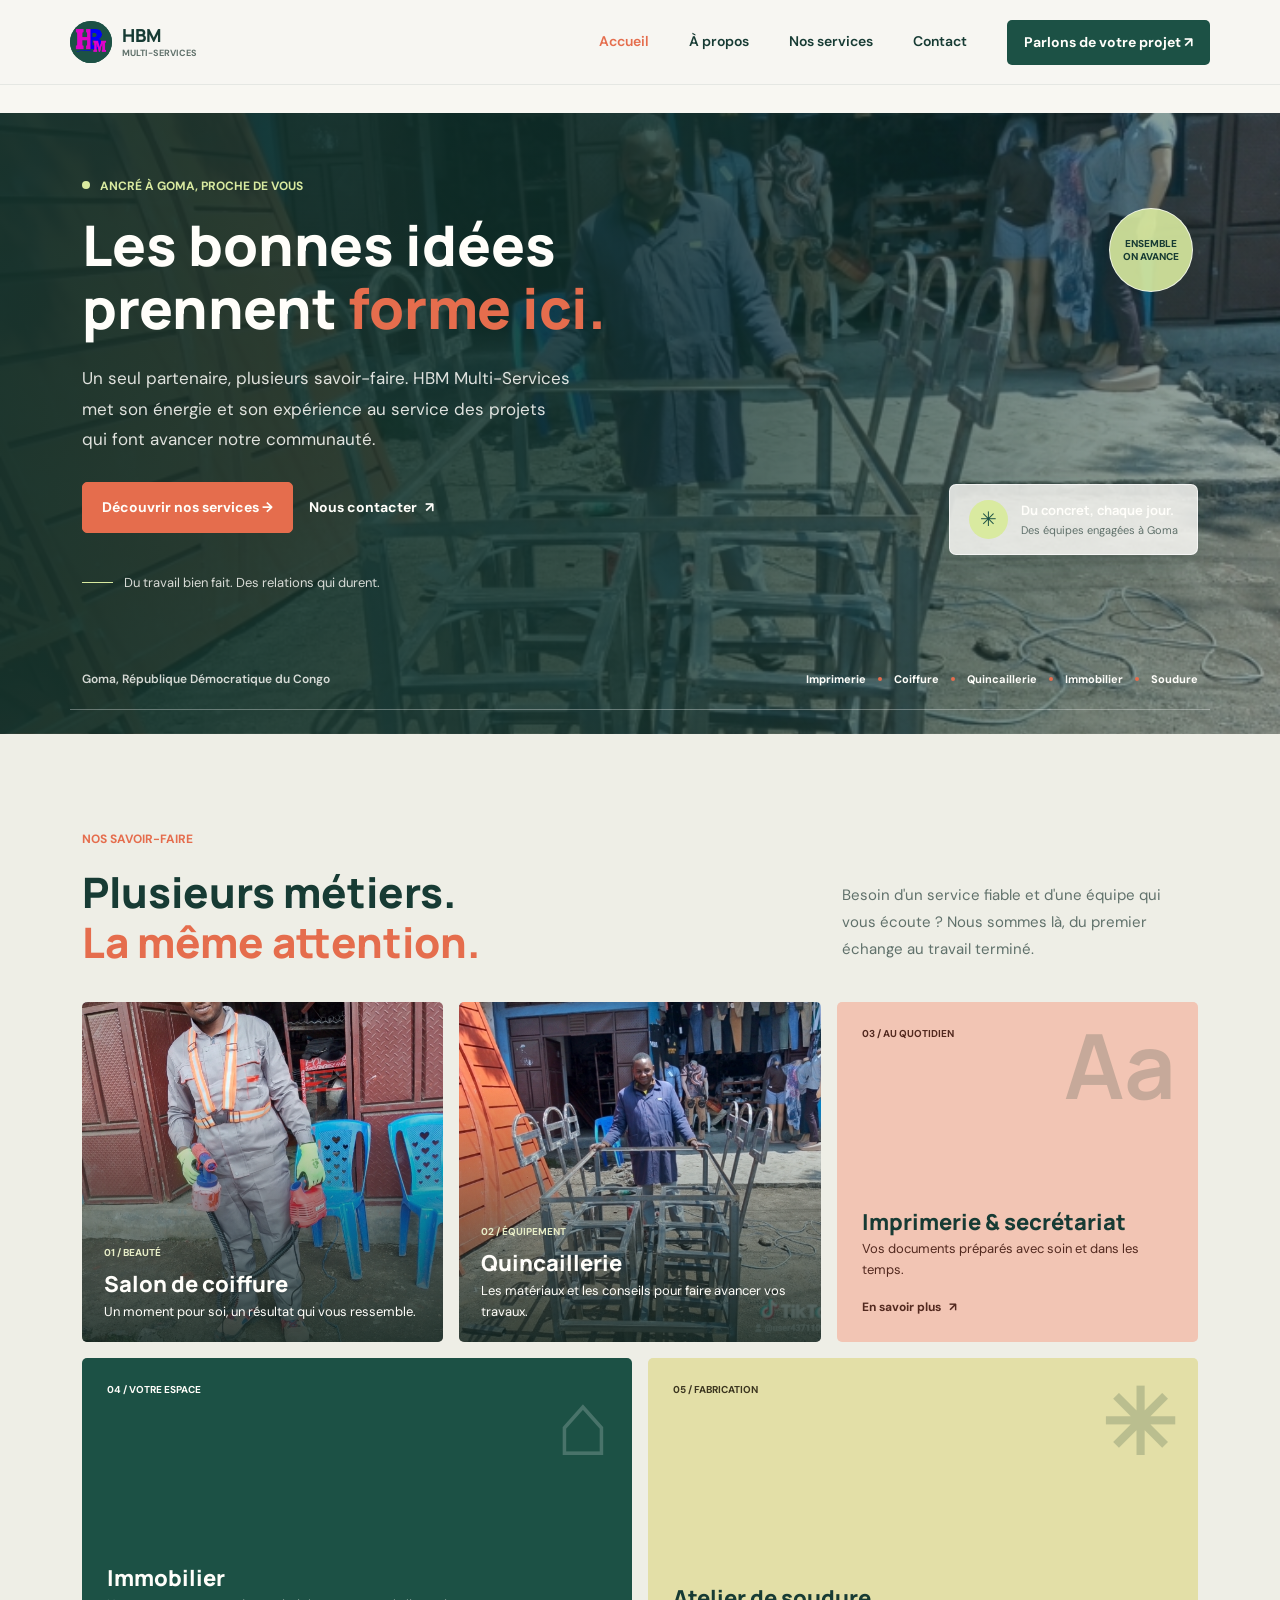
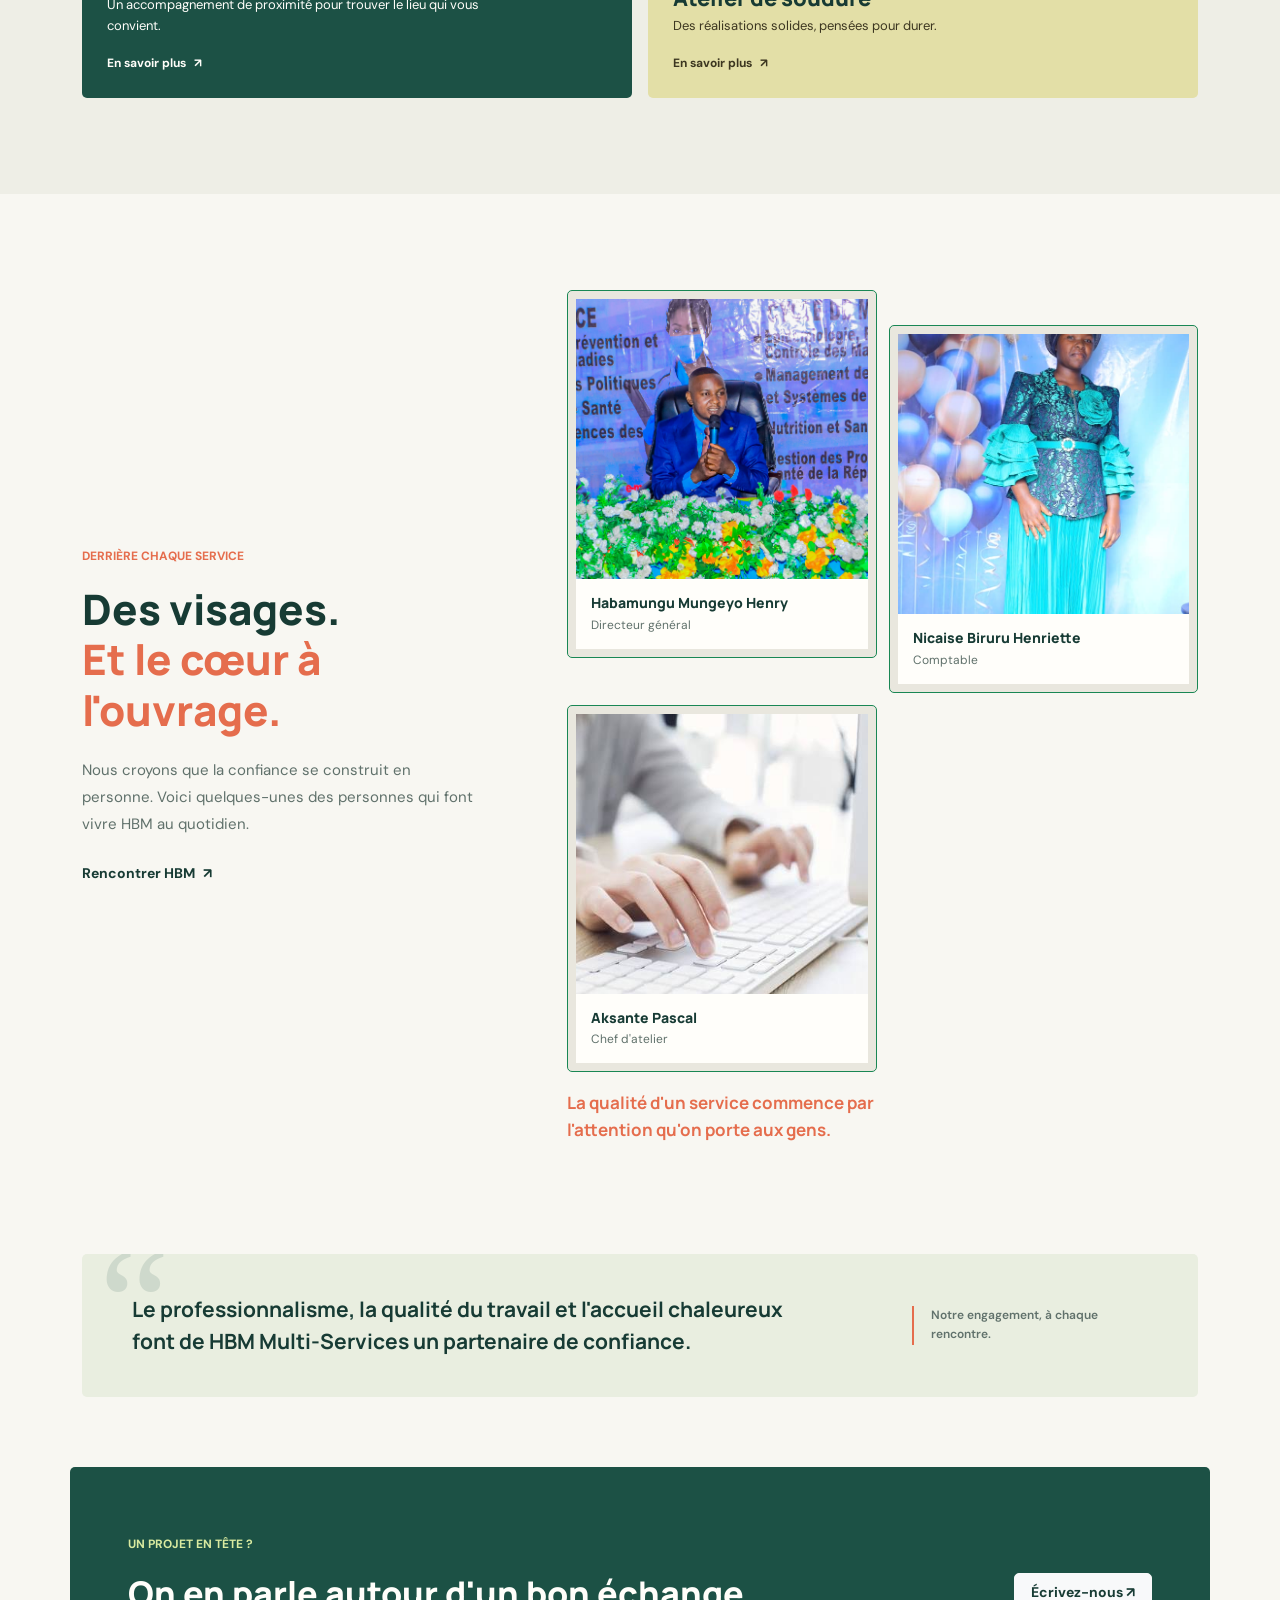
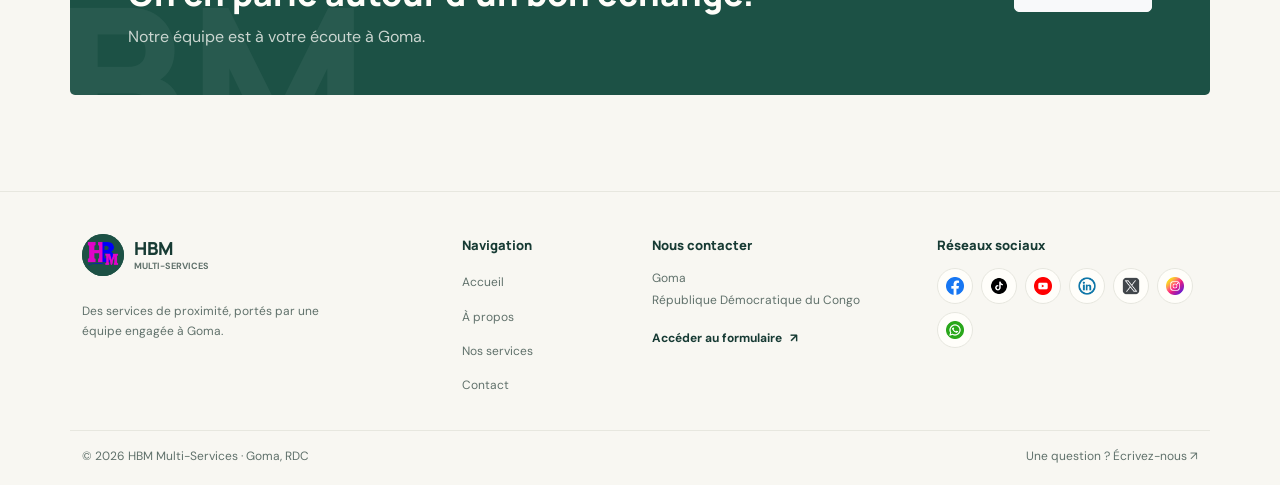
==== commit 081f1f01: "num" ====
--- a/index.html
+++ b/index.html
@@ -179,7 +179,7 @@
         <div class="container">
             <div class="row g-4 footer-main">
                 <div class="col-sm-6 col-lg-4 footer-brand-column">
-                    <a class="navbar-brand brand-mark" href="index.html"><span class="brand-symbol">H</span><span>HBM <small>MULTI-SERVICES</small></span></a>
+                    <a class="navbar-brand brand-mark" href="index.html"><span class="brand-symbol"><img class="brand-symbol" src="assets/images/logo2.png" alt=""></span><span>HBM <small>MULTI-SERVICES</small></span></a>
                     <p>Des services de proximité, portés par une équipe engagée à Goma.</p>
                 </div>
                 <div class="col-sm-6 col-lg-2">
@@ -205,7 +205,7 @@
                         <a href="https://www.linkedin.com/" target="_blank" rel="noopener noreferrer" aria-label="LinkedIn"><img src="assets/images/icons/linkedin.png" alt=""></a>
                         <a href="https://x.com/" target="_blank" rel="noopener noreferrer" aria-label="X"><img src="assets/images/icons/x-twiter.png" alt=""></a>
                         <a href="https://www.instagram.com/" target="_blank" rel="noopener noreferrer" aria-label="Instagram"><img src="assets/images/icons/instagram.png" alt=""></a>
-                        <a href="https://www.whatsapp.com/" target="_blank" rel="noopener noreferrer" aria-label="WhatsApp"><img src="assets/images/icons/whatsapp.png" alt=""></a>
+                        <a href="https://wa.me/+243976130406?text=bonjour hbm" target="_blank" rel="noopener noreferrer" aria-label="WhatsApp"><img src="assets/images/icons/whatsapp.png" alt=""></a>
                     </div>
                 </div>
             </div>
--- a/assets/css/landing.css
+++ b/assets/css/landing.css
@@ -658,78 +658,45 @@
 }
 
 .quote-section {
-    padding: 42px 0 52px;
+    padding: 15px 0 30px;
 }
 
 .quote-panel {
     position: relative;
     overflow: hidden;
-    min-height: 500px;
-    padding: 52px 62px;
+    padding: 39px 50px;
     border-radius: 5px;
     background: #e9eee0;
 }
 
 .quote-mark {
     position: absolute;
-    z-index: 0;
-    top: -22px;
-    left: 25px;
+    top: -30px;
+    left: 17px;
     color: rgba(28, 81, 69, 0.13);
     font-family: Georgia, serif;
-    font-size: 190px;
+    font-size: 160px;
     line-height: 1;
 }
 
 .quote-panel .row {
-    z-index: 1;
-    position: relative;
-}
-
-.quote-video-column {
-    display: flex;
-    flex-direction: column;
-    align-items: center;
-}
-
-.quote-video {
-    display: block;
-    width: 100%;
-    max-width: 240px;
-    aspect-ratio: 9 / 16;
-    border-radius: 5px;
-    background: #102f28;
-    object-fit: cover;
-}
-
-.quote-credit {
-    margin: 8px 0 0;
-    color: var(--muted);
-    font-size: 10px;
-    text-align: center;
-}
-
-.quote-credit a {
-    color: var(--green);
-    text-decoration: underline;
-    text-underline-offset: 2px;
+    position: relative;
 }
 
 .quote-panel p {
     margin: 0;
     font-family: var(--font-display);
-    font-size: 27px;
+    font-size: 21px;
     font-weight: 700;
     line-height: 1.55;
 }
 
 .quote-byline {
     display: block;
-    margin-top: 22px;
-    padding-left: 19px;
+    padding-left: 17px;
     border-left: 2px solid var(--coral);
     color: var(--muted);
-    font-size: 14px;
+    font-size: 12px;
     font-weight: 600;
     line-height: 1.6;
 }
@@ -1003,16 +970,11 @@
     }
 
     .quote-panel {
-        min-height: 0;
         padding: 34px 24px;
     }
 
     .quote-panel p {
-        font-size: 20px;
-    }
-
-    .quote-video {
-        max-width: 220px;
+        font-size: 18px;
     }
 
     .contact-panel {
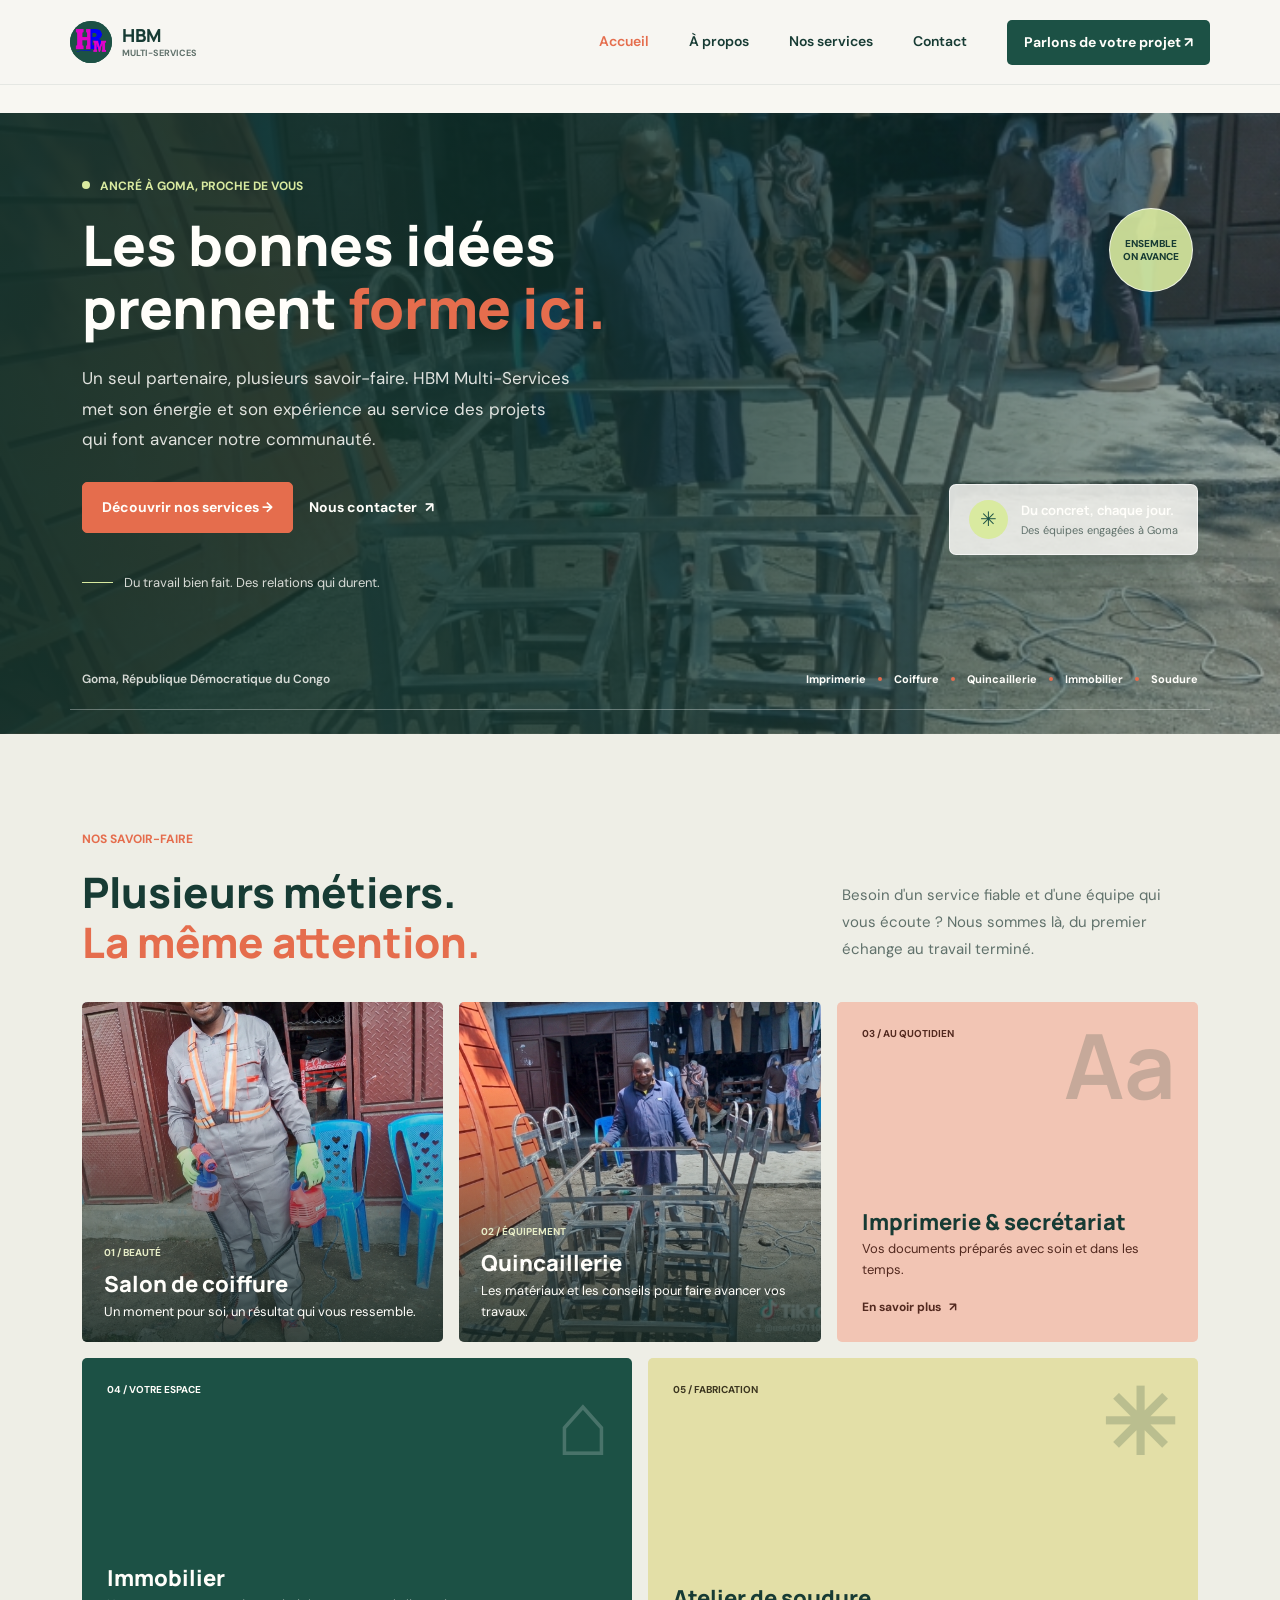
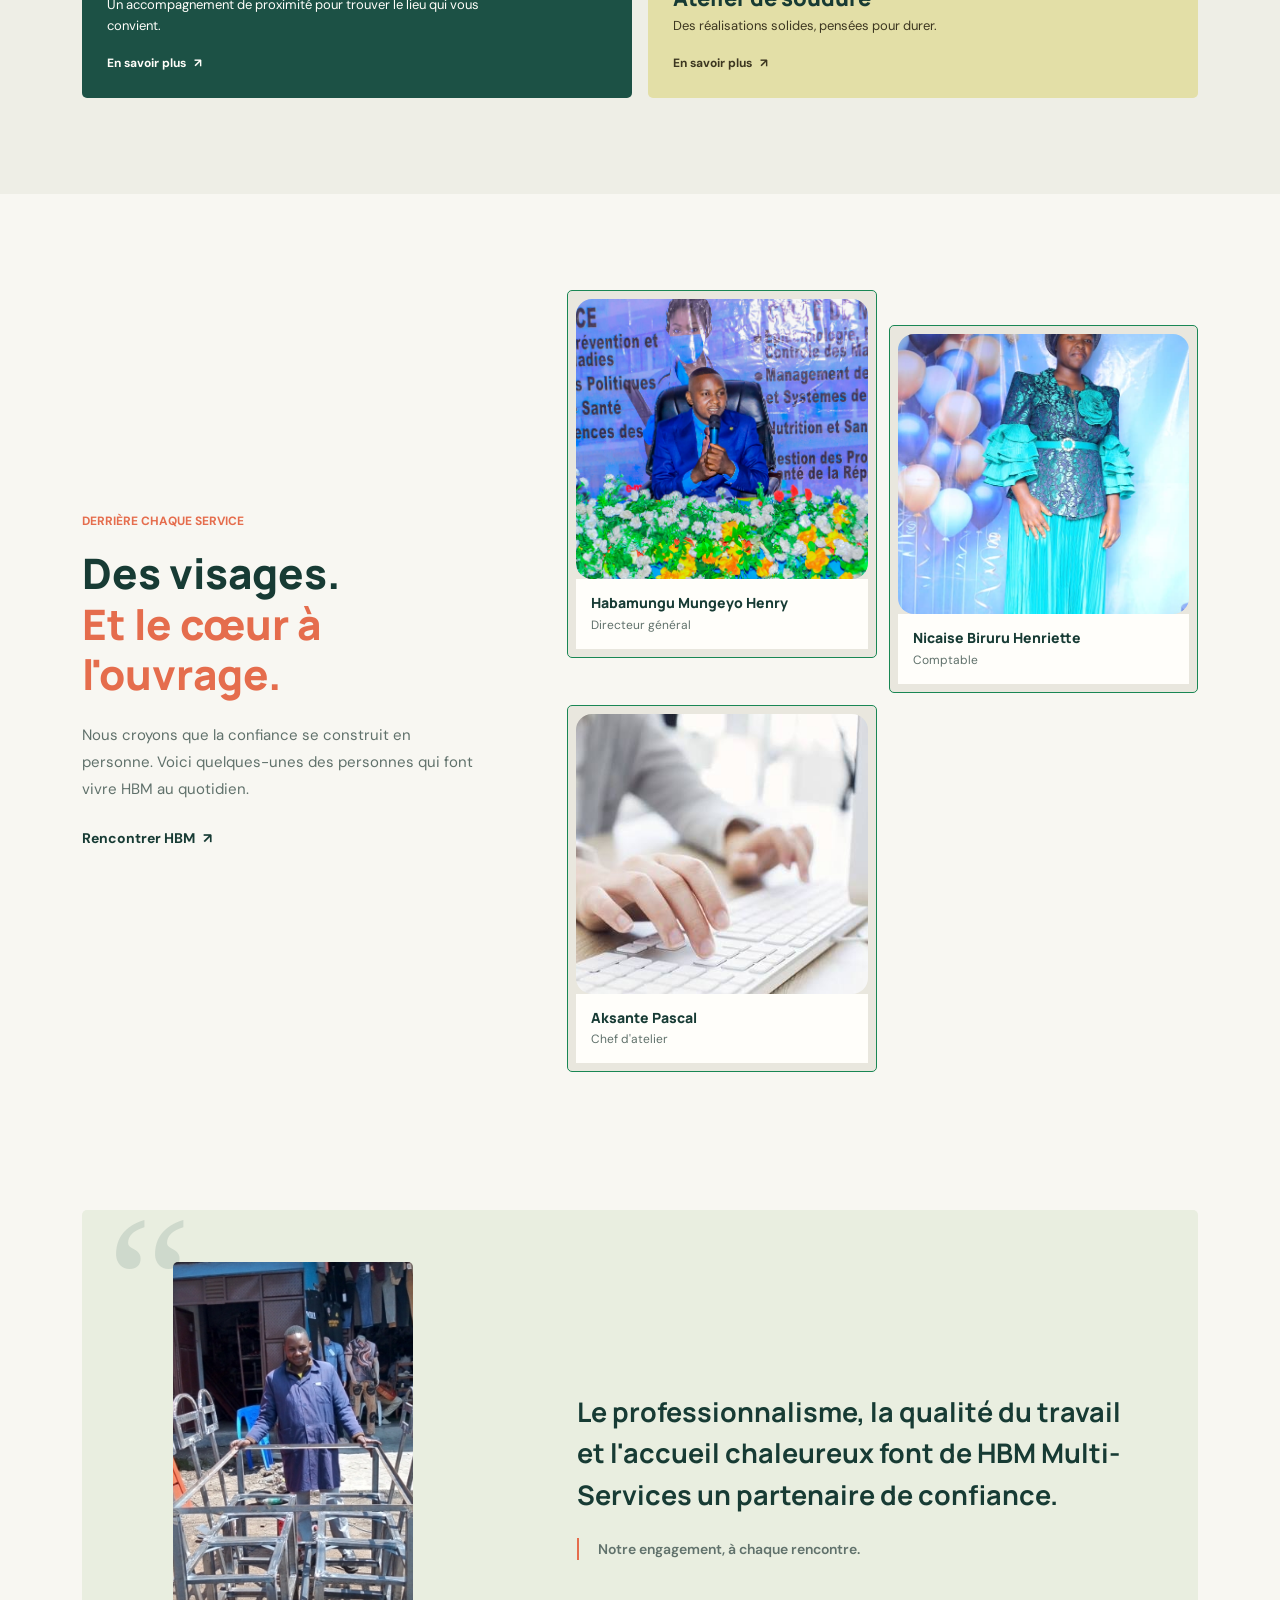
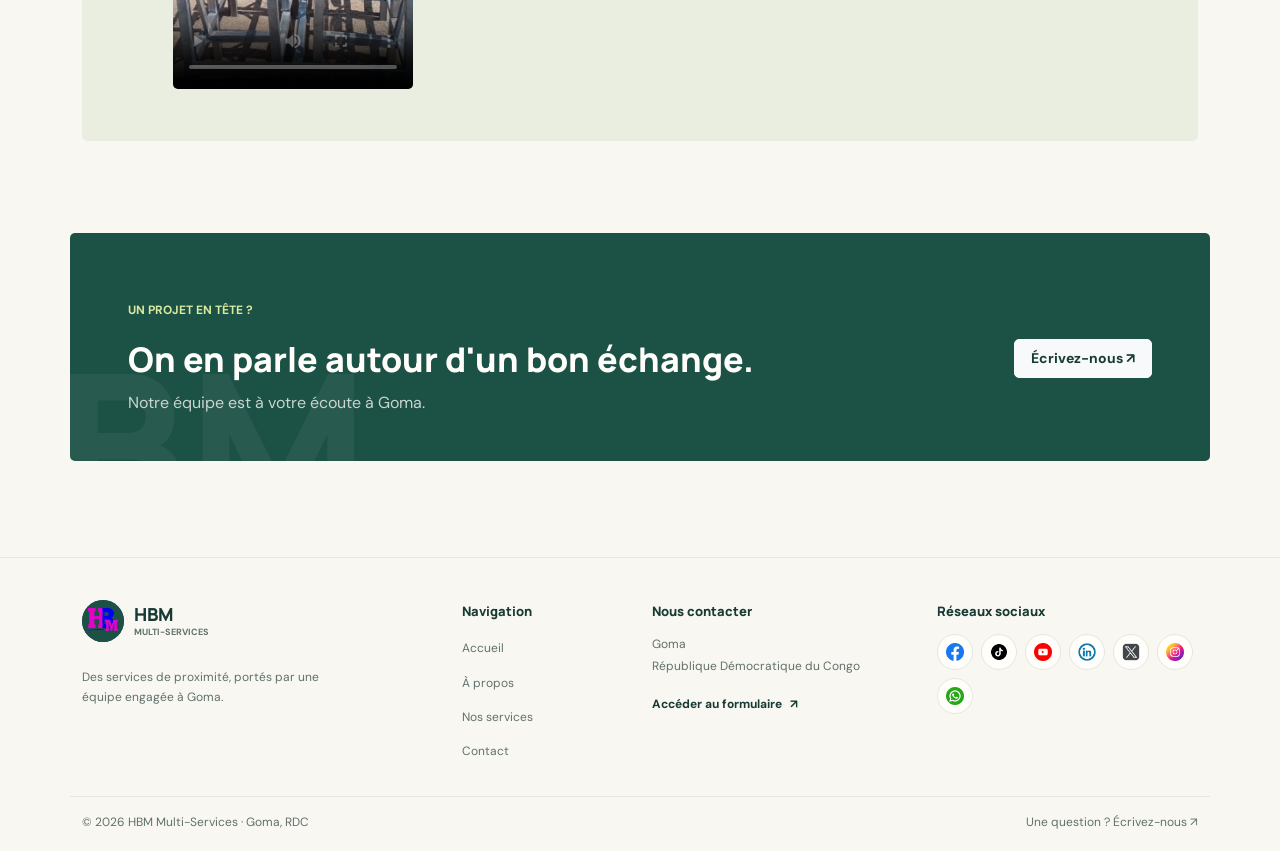
==== commit 23eb6e31: "Merge branch 'main' of https://github.com/habamunguhenrydev/site-ets-hbm.github.io" ====
--- a/index.html
+++ b/index.html
@@ -4,6 +4,7 @@
     <meta charset="UTF-8">
     <meta name="viewport" content="width=device-width, initial-scale=1.0">
     <meta name="description" content="HBM Multi-Services vous accompagne à Goma avec des services de proximité, de l'imprimerie à la quincaillerie.">
+      <meta name="image" content="assets/images/logo2.png">
     <title>HBM Multi-Services | Goma</title>
     <link rel="preconnect" href="https://fonts.googleapis.com">
     <link rel="preconnect" href="https://fonts.gstatic.com" crossorigin>
@@ -119,19 +120,19 @@
                             <div class="carousel-inner team-carousel-inner">
                                 <div class="carousel-item active">
                                 <article class="team-member border border-success p-2">
-                                    <img src="assets/images/habamungu.JPG" alt="Habamungu Mungeyo Henry" loading="lazy">
+                                    <img src="assets/images/habamungu.JPG" alt="Habamungu Mungeyo Henry" class="rounded-4" loading="lazy">
                                     <div class="team-caption"><h3>Habamungu Mungeyo Henry</h3><p>Directeur général</p></div>
                                 </article>
                                 </div>
                                 <div class="carousel-item">
                                 <article class="team-member border border-success p-2">
-                                    <img src="assets/images/nicaise.jpeg" alt="Nicaise Biruru Henriette" loading="lazy">
+                                    <img src="assets/images/nicaise.jpeg" alt="Nicaise Biruru Henriette" class="rounded-4" loading="lazy">
                                     <div class="team-caption"><h3>Nicaise Biruru Henriette</h3><p>Comptable</p></div>
                                 </article>
                                 </div>
                                 <div class="carousel-item">
                                 <article class="team-member border border-success p-2">
-                                    <img src="assets/images/images.jpg" alt="Aksante Pascal, chef d'atelier" loading="lazy">
+                                    <img src="assets/images/images.jpg" alt="Aksante Pascal, chef d'atelier" class="rounded-4" loading="lazy">
                                     <div class="team-caption"><h3>Aksante Pascal</h3><p>Chef d'atelier</p></div>
                                 </article>
                                 </div>
@@ -146,7 +147,6 @@
                                 <button class="team-carousel-arrow" type="button" data-bs-target="#teamCarousel" data-bs-slide="next" aria-label="Voir le membre suivant"><span aria-hidden="true">→</span></button>
                             </div>
                         </div>
-                        <p class="team-signoff">La qualité d'un service commence par l'attention qu'on porte aux gens.</p>
                     </div>
                 </div>
             </div>
@@ -156,9 +156,17 @@
             <div class="container">
                 <div class="quote-panel">
                     <span class="quote-mark" aria-hidden="true">“</span>
-                    <div class="row align-items-center g-4">
-                        <div class="col-lg-8"><p>Le professionnalisme, la qualité du travail et l'accueil chaleureux font de HBM Multi-Services un partenaire de confiance.</p></div>
-                        <div class="col-lg-3 offset-lg-1"><span class="quote-byline">Notre engagement, à chaque rencontre.</span></div>
+                    <div class="row align-items-center g-5 quote-content">
+                        <div class="col-lg-4 quote-video-column">
+                            <video class="quote-video" controls playsinline preload="metadata" poster="assets/images/quincaillerie.jpeg" aria-label="Vidéo illustrative d'un artisan au travail">
+                                <source src="assets/videos/atelier-soudure.mp4" type="video/mp4">
+                                Votre navigateur ne peut pas lire cette vidéo.
+                            </video>
+                        </div>
+                        <div class="col-lg-7 offset-lg-1 quote-copy">
+                            <p>Le professionnalisme, la qualité du travail et l'accueil chaleureux font de HBM Multi-Services un partenaire de confiance.</p>
+                            <span class="quote-byline">Notre engagement, à chaque rencontre.</span>
+                        </div>
                     </div>
                 </div>
             </div>
@@ -199,12 +207,12 @@
                 <div class="col-sm-6 col-lg-3">
                     <h2 class="footer-heading">Réseaux sociaux</h2>
                     <div class="social-links" aria-label="Réseaux sociaux HBM">
-                        <a href="https://www.facebook.com/" target="_blank" rel="noopener noreferrer" aria-label="Facebook"><img src="assets/images/icons/facebook.png" alt=""></a>
-                        <a href="https://www.tiktok.com/" target="_blank" rel="noopener noreferrer" aria-label="TikTok"><img src="assets/images/icons/tiktok.png" alt=""></a>
-                        <a href="https://www.youtube.com/" target="_blank" rel="noopener noreferrer" aria-label="YouTube"><img src="assets/images/icons/youtube.png" alt=""></a>
-                        <a href="https://www.linkedin.com/" target="_blank" rel="noopener noreferrer" aria-label="LinkedIn"><img src="assets/images/icons/linkedin.png" alt=""></a>
-                        <a href="https://x.com/" target="_blank" rel="noopener noreferrer" aria-label="X"><img src="assets/images/icons/x-twiter.png" alt=""></a>
-                        <a href="https://www.instagram.com/" target="_blank" rel="noopener noreferrer" aria-label="Instagram"><img src="assets/images/icons/instagram.png" alt=""></a>
+                        <a href="https://www.facebook.com/habamungu.mungeyo.9" target="_blank" rel="noopener noreferrer" aria-label="Facebook"><img src="assets/images/icons/facebook.png" alt=""></a>
+                        <a href="https://vm.tiktok.com/ZS9DF3EN1rK6t-SxqkR/" target="_blank" rel="noopener noreferrer" aria-label="TikTok"><img src="assets/images/icons/tiktok.png" alt=""></a>
+                        <a href="https://youtube.com/@henryhabamungu" target="_blank" rel="noopener noreferrer" aria-label="YouTube"><img src="assets/images/icons/youtube.png" alt=""></a>
+                        <a href="https://www.linkedin.com/in/hon-habamungu-mungeyo-henry-0780aa371/" target="_blank" rel="noopener noreferrer" aria-label="LinkedIn"><img src="assets/images/icons/linkedin.png" alt=""></a>
+                        <a href="https://x.com/Habamunguhenry" target="_blank" rel="noopener noreferrer" aria-label="X"><img src="assets/images/icons/x-twiter.png" alt=""></a>
+                        <a href="https://www.instagram.com/hon.habamungumungeyo?stkn=MTh3MzMyZnRkdnBtcA==" target="_blank" rel="noopener noreferrer" aria-label="Instagram"><img src="assets/images/icons/instagram.png" alt=""></a>
                         <a href="https://wa.me/+243976130406?text=bonjour hbm" target="_blank" rel="noopener noreferrer" aria-label="WhatsApp"><img src="assets/images/icons/whatsapp.png" alt=""></a>
                     </div>
                 </div>
--- a/assets/css/landing.css
+++ b/assets/css/landing.css
@@ -658,45 +658,78 @@
 }
 
 .quote-section {
-    padding: 15px 0 30px;
+    padding: 42px 0 52px;
 }
 
 .quote-panel {
     position: relative;
     overflow: hidden;
-    padding: 39px 50px;
+    min-height: 500px;
+    padding: 52px 62px;
     border-radius: 5px;
     background: #e9eee0;
 }
 
 .quote-mark {
     position: absolute;
-    top: -30px;
-    left: 17px;
+    z-index: 0;
+    top: -22px;
+    left: 25px;
     color: rgba(28, 81, 69, 0.13);
     font-family: Georgia, serif;
-    font-size: 160px;
+    font-size: 190px;
     line-height: 1;
 }
 
 .quote-panel .row {
-    position: relative;
+    z-index: 1;
+    position: relative;
+}
+
+.quote-video-column {
+    display: flex;
+    flex-direction: column;
+    align-items: center;
+}
+
+.quote-video {
+    display: block;
+    width: 100%;
+    max-width: 240px;
+    aspect-ratio: 9 / 16;
+    border-radius: 5px;
+    background: #102f28;
+    object-fit: cover;
+}
+
+.quote-credit {
+    margin: 8px 0 0;
+    color: var(--muted);
+    font-size: 10px;
+    text-align: center;
+}
+
+.quote-credit a {
+    color: var(--green);
+    text-decoration: underline;
+    text-underline-offset: 2px;
 }
 
 .quote-panel p {
     margin: 0;
     font-family: var(--font-display);
-    font-size: 21px;
+    font-size: 27px;
     font-weight: 700;
     line-height: 1.55;
 }
 
 .quote-byline {
     display: block;
-    padding-left: 17px;
+    margin-top: 22px;
+    padding-left: 19px;
     border-left: 2px solid var(--coral);
     color: var(--muted);
-    font-size: 12px;
+    font-size: 14px;
     font-weight: 600;
     line-height: 1.6;
 }
@@ -970,11 +1003,16 @@
     }
 
     .quote-panel {
+        min-height: 0;
         padding: 34px 24px;
     }
 
     .quote-panel p {
-        font-size: 18px;
+        font-size: 20px;
+    }
+
+    .quote-video {
+        max-width: 220px;
     }
 
     .contact-panel {
